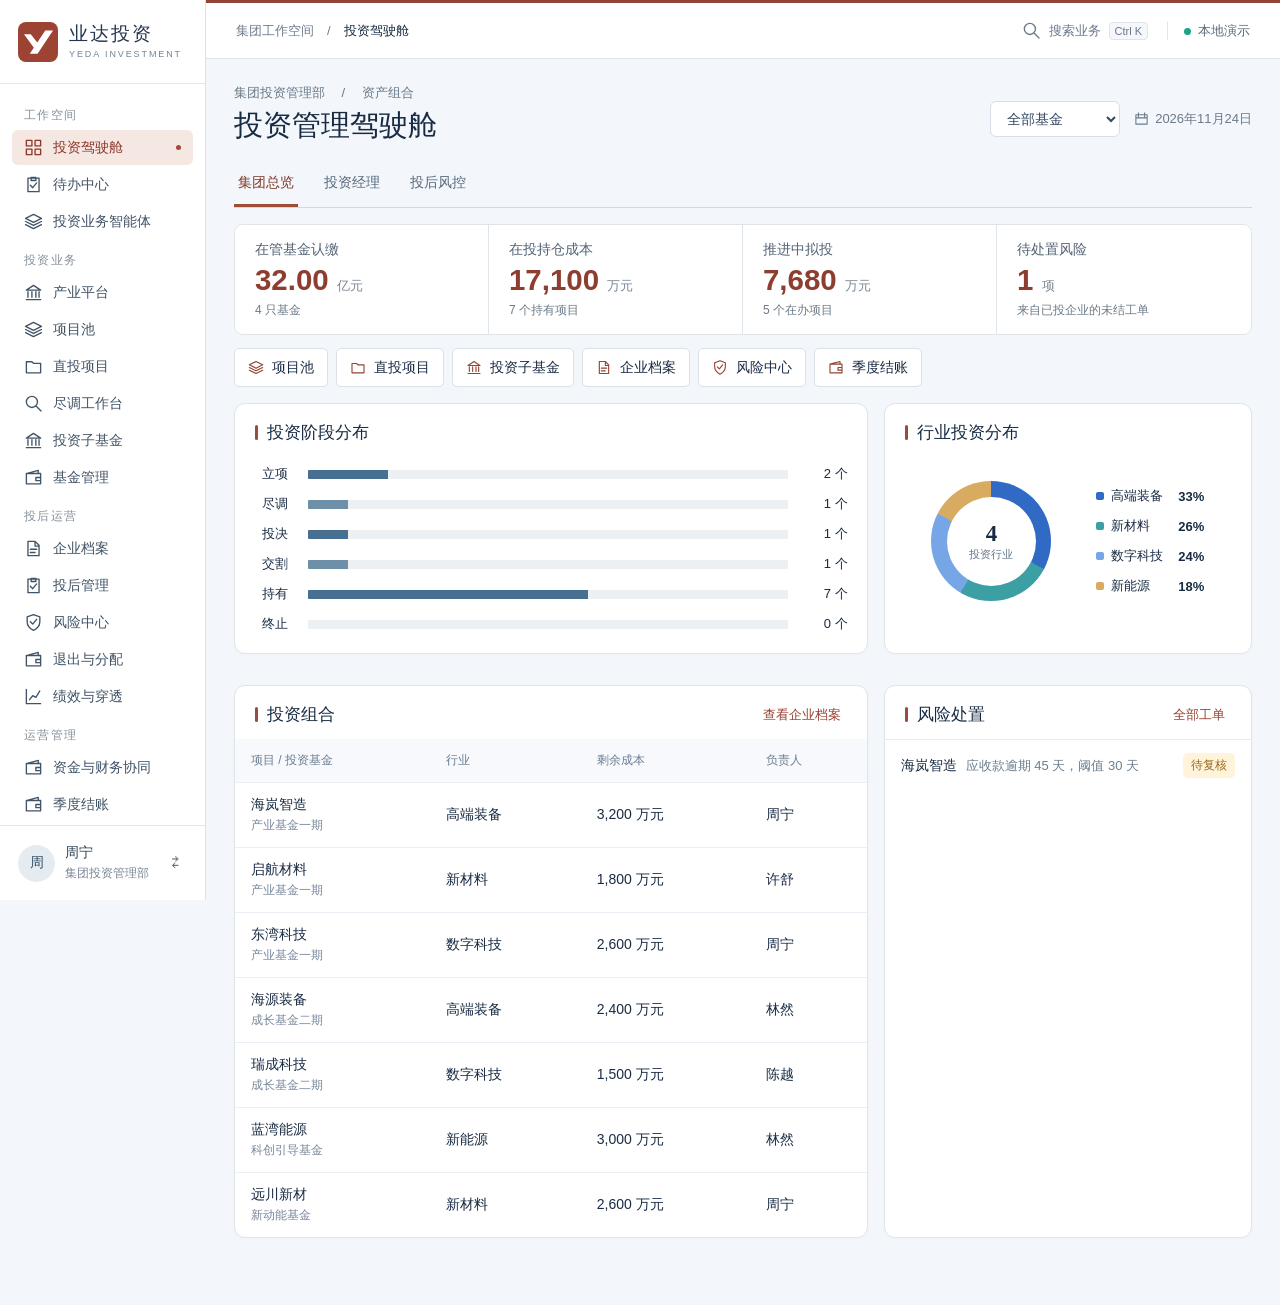
==== index.html @ d3f1381a "Anchor investment project actions beside the workspace menu" ====
<!doctype html>
<html lang="zh-CN"><head><meta charset="utf-8"><meta name="viewport" content="width=device-width,initial-scale=1"><meta name="theme-color" content="#11243f"><title>业达投资 · 基金运营工作台</title><link rel="stylesheet" href="style.css"><link rel="stylesheet" href="manager.css"><link rel="stylesheet" href="enterprise.css"><link rel="stylesheet" href="equity.css"><link rel="stylesheet" href="diligence.css"><link rel="stylesheet" href="investment-agent.css?v=workspace2"></head>
<body><a class="skip" href="#main">跳到主内容</a><div id="shell"><aside id="sidebar"></aside><div id="workspace"><header id="top"></header><main id="main" tabindex="-1"></main></div></div><dialog id="panel" aria-label="业务办理"></dialog><div id="toast" role="status"></div><script src="catalog.js"></script><script src="app.js"></script><script src="modules.js"></script><script src="operations.js"></script><script src="manager.js"></script><script src="fund-review.js"></script><script src="manager-actions.js"></script><script src="investment.js"></script><script src="delivery-scope.js"></script><script src="close-center.js"></script><script src="delivery-center.js"></script><script src="enterprise-ui.js"></script><script src="equity-workspace.js"></script><script src="equity-analysis.js"></script><script src="platform-ledger.js"></script><script src="equity-actions.js"></script><script src="filing-export.js"></script><script src="diligence.js"></script><script src="investment-agent.js?v=workspace2"></script><script src="agent-workspace.js?v=workspace2"></script><script src="finance-bridge.js"></script><script src="events.js?v=workspace2"></script></body></html>
---- style.css ----
:root{font-family:Inter,"Microsoft YaHei UI","PingFang SC",sans-serif;color:#192b43;background:#f3f6fa;font-synthesis:none;--nav:#10243e;--blue:#245bc4;--line:#e1e7ef;--muted:#64758a;--teal:#148575}*{box-sizing:border-box}body{margin:0}button,input,select,textarea{font:inherit}button,select{cursor:pointer}button{color:inherit;background:none;border:0}button:focus-visible,a:focus-visible,select:focus-visible{outline:3px solid #6baafa;outline-offset:2px}button:hover{filter:brightness(.94)}button:disabled{opacity:.5;cursor:default}svg.icon{width:19px;height:19px;fill:none;stroke:currentColor;stroke-width:1.7;stroke-linecap:round;stroke-linejoin:round;flex:none}.skip{position:fixed;left:-200px}.skip:focus{left:10px;z-index:10;background:white}#shell{display:flex;min-height:100vh}#sidebar{width:218px;flex:none;background:linear-gradient(168deg,#142b49 0%,#0c1d34 80%);color:#b4c4d9;position:sticky;top:0;height:100vh;display:flex;flex-direction:column;z-index:5}.brand{display:flex;align-items:center;gap:11px;padding:29px 19px 25px;border-bottom:1px solid #ffffff16}.emblem{height:40px;width:40px;color:#fff;background:#2961ca;border-radius:11px;display:grid;place-items:center}.brand strong{font-size:21px;letter-spacing:3px;color:white}.brand small{display:block;font:9px/1.7 Arial;letter-spacing:1.9px;color:#a9bfd9}nav{padding:10px 12px;overflow:auto;flex:1}.ng{font-size:12px;letter-spacing:1.3px;color:#8ba1bf;margin:20px 12px 9px}.navbtn{width:100%;display:flex;align-items:center;gap:12px;text-align:left;color:#c9d7e7;padding:11px 14px;border-radius:6px;font-size:14px;margin:2px 0}.navbtn:hover{background:#ffffff10}.navbtn.active{background:#295bc1;color:white;box-shadow:0 4px 14px #06152d30}.navbtn.active:after{content:'';margin-left:auto;background:#adc8ff;border-radius:50%;height:5px;width:5px}.profile{display:flex;gap:10px;align-items:center;padding:18px;border-top:1px solid #ffffff20;font-size:14px;color:white}.profile small,.dim{color:var(--muted);font-size:13px}.profile small{color:#a5b8ce;display:block;margin-top:3px}.avatar{border-radius:50%;width:37px;height:37px;display:grid;place-items:center;background:#dce7fb;color:#2d5386;font-weight:700}#workspace{min-width:0;flex:1}#top{min-height:59px;background:#fff;border-bottom:1px solid var(--line);display:flex;align-items:center;gap:13px;padding:0 30px;font-size:13px}.crumb{color:#6f7d8f}.right{margin-left:auto}.searchbtn{color:#6a788d;display:flex;align-items:center;gap:8px}.key{background:#f5f7fb;border:1px solid var(--line);border-radius:4px;font-size:11px;padding:2px 5px}.dot{width:7px;height:7px;background:#14a886;display:inline-block;border-radius:50%;margin-right:7px}.env{border-left:1px solid var(--line);padding-left:16px;color:#576a7b}.hamb{display:none}main{max-width:1920px;margin:auto;padding:24px 28px 36px}.heading,.row,.panelhead,.tools,.actions,.metrichead{display:flex;align-items:center;gap:12px}.heading,.panelhead,.metrichead{justify-content:space-between}.heading{margin-bottom:20px}.heading h1{font-size:28px;letter-spacing:1px;margin:0 0 5px}.eyedate{color:var(--muted);font-size:13px}.btn,select,.input,textarea{border:1px solid #d6dee9;border-radius:6px;background:#fff;padding:8px 12px;color:#344762;font-size:14px}.btn{display:inline-flex;align-items:center;justify-content:center;gap:7px}.btn.primary{background:var(--blue);border-color:var(--blue);color:white}.btn svg{width:16px;height:16px}.textbtn{color:var(--blue);font-size:13px}.metrics{display:grid;grid-template-columns:1.18fr repeat(3,1fr);gap:14px;margin-bottom:17px}.metric,.panel{background:#fff;border:1px solid var(--line);border-radius:11px;box-shadow:0 2px 5px #1c395304}.metric{padding:17px 18px 15px;position:relative;overflow:hidden;text-align:left;isolation:isolate}.metric.lead{background:linear-gradient(120deg,#153a72,#2659a1);color:white;border-color:#214e91}.metrichead{font-size:14px;font-weight:500}.metrichead .ib{background:#edf3ff;color:#4873b7;width:28px;height:28px;display:grid;place-items:center;border-radius:7px}.lead .ib{background:#ffffff1c;color:#c9dfff}.metricvalue{font:600 clamp(27px,2.5vw,43px)/1.3 "Segoe UI",Arial,sans-serif;letter-spacing:-1.3px;margin:6px 0}.metricvalue small{font:400 13px "Microsoft YaHei UI";letter-spacing:0;margin-left:6px;color:var(--muted)}.lead .metricvalue small,.lead .metricfoot{color:#cee0fa}.metricfoot{font-size:12px;color:var(--muted)}.wave{position:absolute;inset:auto -10px -8px auto;width:55%;height:60%;z-index:-1;opacity:.32}.grid{display:grid;grid-template-columns:minmax(0,1.72fr) minmax(295px,1fr);gap:16px;margin:16px 0}.panel{min-width:0;overflow:hidden}.panelhead{padding:17px 20px 13px;flex-wrap:wrap}.panelhead h2{font-size:17px;margin:0;font-weight:650;display:flex;gap:9px;align-items:center}.panelhead h2:before{content:'';height:15px;width:3px;background:#326ad3;border-radius:3px}.seg{display:inline-flex;border-radius:6px;padding:3px;background:#f0f3f8}.seg button{font-size:12px;color:#718095;border-radius:4px;padding:4px 10px}.seg .on{background:#fff;color:#2559b4;box-shadow:0 1px 4px #1a365323}.chartmeta{display:flex;align-items:center;gap:18px;margin:1px 20px;font-size:12px;color:#6a7c90}.legend:before{content:'';display:inline-block;height:3px;width:15px;margin-right:5px;border-radius:4px;background:var(--c)}.chart{width:100%;height:208px;display:block;padding:3px 15px 10px}.tasklist{padding:0 17px 6px}.taskrow{width:100%;display:flex;align-items:center;text-align:left;gap:11px;padding:12px 2px;border-top:1px solid #eaf0f5}.taskrow:first-child{border-top:0}.taskicon{flex:none;width:36px;height:36px;display:grid;place-items:center;border-radius:8px;background:#edf3ff;color:#3566ba}.taskicon.green{color:#138177;background:#e7f5f1}.taskicon.gold{color:#9b6a18;background:#fcf1dc}.taskicon.purple{color:#7358aa;background:#f0eafa}.taskrow strong{font-size:14px;font-weight:600}.taskrow small{display:block;font-size:12px;color:var(--muted);margin-top:4px}.taskrow .tag{margin-left:auto;white-space:nowrap}.tag{display:inline-block;padding:4px 8px;font-size:12px;border-radius:5px;color:#385e9d;background:#edf3fc}.tag.green{background:#e6f5ef;color:#147966}.tag.gold{background:#fff3da;color:#986821}.tag.red{background:#fceceb;color:#ad5148}.tablewrap{overflow:auto}table{width:100%;border-collapse:collapse;text-align:left;white-space:nowrap;font-size:14px}th{font-size:12px;font-weight:500;color:#697d93;background:#f7f9fc}th,td{padding:13px 16px;border-bottom:1px solid #eaf0f5}tbody tr:last-child td{border:0}tr.click{cursor:pointer}tr.click:hover{background:#f4f8ff}td strong{font-size:14px;font-weight:600}td small{display:block;color:#78869b;font-size:12px;margin-top:3px}.allocation{display:flex;align-items:center;justify-content:space-evenly;gap:16px;padding:24px 18px 26px}.donut{width:120px;aspect-ratio:1;border-radius:50%;display:grid;place-items:center;flex:none}.hole{background:white;border-radius:50%;width:74%;height:74%;display:grid;align-content:center;text-align:center}.hole strong{font:600 23px "Segoe UI"}.hole small{font-size:11px;color:var(--muted)}.alloclegend{display:grid;gap:12px;font-size:13px}.alloclegend div{display:flex;align-items:center;gap:7px}.alloclegend b{margin-left:auto;padding-left:8px}.swatch{width:8px;height:8px;border-radius:2px}.tools{padding:14px 18px;flex-wrap:wrap}.tools .input{min-width:200px}.chips{display:flex;gap:7px;flex-wrap:wrap;margin-bottom:14px}.chip{border:1px solid #dce5f0;border-radius:6px;background:white;padding:7px 10px;color:#566980;font-size:13px}.chip.on{background:#e7efff;color:#1d50ac;border-color:#a9c3f2}.empty{padding:33px;text-align:center;color:var(--muted)}.count{font-size:12px;background:#eef2f8;color:#536782;padding:2px 7px;border-radius:5px}.footnote{color:#75849a;font-size:12px;margin:14px 0}.drawer{margin:0 0 0 auto;height:100dvh;max-height:100dvh;width:min(500px,100vw);max-width:100vw;border:0;padding:0;color:inherit;box-shadow:-10px 0 50px #17294122}.drawer::backdrop{background:#0b1c355e}.dhead{position:sticky;top:0;background:#fff;border-bottom:1px solid var(--line);display:flex;align-items:center;padding:20px 24px;justify-content:space-between;z-index:1}.dhead h2{font-size:20px;margin:0}.dcontent{padding:20px 24px}.dcontent label{display:grid;gap:7px;font-size:14px;margin:12px 0}.dcontent input:not([type=checkbox]),.dcontent select,textarea{min-width:0;width:100%;border:1px solid #cfd9e5;padding:10px;border-radius:5px}.dcontent label.check{display:flex;align-items:center}.dcontent h3{font-size:15px;margin:20px 0 8px}.kv{display:flex;justify-content:space-between;gap:15px;border-bottom:1px solid #e8edf3;padding:12px 0;font-size:14px}.kv span{color:var(--muted)}.kv b{text-align:right;font-weight:550}.timeline{padding:4px 0 4px 16px;border-left:2px solid #c2d6ee;color:#546b84;line-height:1.7;font-size:14px}.actions{flex-wrap:wrap;margin-top:18px}.notice{background:#edf4ff;border-radius:6px;color:#395d8b;padding:12px;font-size:14px}.error{color:#b4443c}.searchres{display:block;width:100%;padding:12px;text-align:left;border-bottom:1px solid var(--line)}#toast{position:fixed;bottom:25px;left:50%;transform:translateX(-50%);background:#173653;color:white;border-radius:7px;padding:10px 18px;z-index:15;pointer-events:none}#toast:empty{display:none}.kpis{padding:0 18px 10px;display:flex;gap:12px}.kpis span{background:#f0f5fd;padding:10px;color:#345a8a;border-radius:5px}.collapse{display:none}
@media(min-width:1600px){main{padding:30px 36px}.metric{padding:22px}.chart{height:245px}.taskrow{padding:16px 2px}}
@media(max-width:1180px){#sidebar{width:186px}.brand{padding:23px 13px}.grid{grid-template-columns:minmax(0,1.5fr) minmax(270px,1fr)}main{padding:18px}.allocation{gap:8px}.donut{width:98px}.metric{padding:13px}.metrics{gap:9px}}
@media(max-width:950px){#sidebar{position:fixed;left:-230px;transition:left .2s}body.menu #sidebar{left:0;box-shadow:0 0 0 100vmax #10243e55}.hamb,.collapse{display:inline-flex}.collapse{margin-left:auto;color:white}.grid{grid-template-columns:minmax(0,1.55fr) minmax(245px,1fr)}#top{padding:0 16px}.brand strong{font-size:17px}}
@media(max-width:720px){main{padding:16px 12px}.grid{grid-template-columns:minmax(0,1fr)}.metrics{grid-template-columns:repeat(2,minmax(0,1fr))}.heading{align-items:flex-start;gap:8px}.heading h1{font-size:23px}.heading .row{flex-wrap:wrap;justify-content:flex-end}.heading select{max-width:130px}.env,.key,.searchbtn span{display:none}.metricvalue{font-size:29px}.panelhead{padding:14px}.chart{height:190px}.alloclegend{min-width:160px}.allocation{justify-content:center;gap:35px}.dcontent{padding:16px}.chartmeta{margin-left:12px;gap:11px}.btn{white-space:nowrap}}

.switcher{margin-left:auto;color:#cbd9ef;border:1px solid #ffffff30;border-radius:5px;font-size:17px;padding:2px 6px}.switcher:hover{background:#ffffff20}
---- manager.css ----
.backlink{font-size:13px;color:#476785;margin:0 0 12px;padding:0}.dossierHero{background:linear-gradient(108deg,#133459,#193e65 66%,#22516b);border-radius:12px;color:white;margin-bottom:16px;overflow:hidden}.managerNumbers{display:grid;grid-template-columns:repeat(auto-fit,minmax(130px,1fr));gap:0;padding:20px 8px}.managerNumbers>div{padding:0 20px;border-right:1px solid #c0cfdf66;min-width:0}.managerNumbers>div:last-child{border:0}.managerNumbers small,.managerNumbers span{display:block;font-size:13px}.managerNumbers strong{display:block;font-size:clamp(18px,2.1vw,30px);font-variant-numeric:tabular-nums;line-height:1.5;margin:4px 0}.managerNumbers span{color:#677b90;font-size:12px}.dossierHero .managerNumbers small{color:#dfebf7}.dossierHero .managerNumbers span{color:#bdd4e4}.viewtabs{display:flex;gap:22px;border-bottom:1px solid #cfd9e5;margin-bottom:16px;overflow:auto}.viewtabs button{padding:12px 4px;white-space:nowrap;font-size:14px;color:#56697c;border-bottom:3px solid transparent}.viewtabs .active{font-weight:650;border-color:#2864c5;color:#214f9d}.dossierGrid{display:grid;grid-template-columns:minmax(0,1.5fr) minmax(280px,1fr);gap:16px}.dossierCard{margin-bottom:15px}.cardbody{padding:0 20px 16px}.cardbody>.kv:last-child{border:0}.hypothesis{border-top:1px solid #e4ebf2;padding:16px 21px}.hypothesis p{font-size:14px;display:flex;gap:10px;line-height:1.65;margin:8px 0}.hypothesis p small{flex:none;color:#748399;padding-top:2px}.next{display:flex;align-items:center;justify-content:space-between;background:#f2f6fc;border-left:3px solid #6892c9;border-radius:4px;padding:8px 12px;font-size:14px}.next small{display:block;color:#677b90;font-size:12px;margin-top:3px}.negative{color:#b34d40;font-weight:650}.cardbody form{max-width:600px}.cardbody form label{display:grid;gap:6px;margin:12px 0;font-size:14px}.cardbody form input{width:100%;padding:9px 10px;border:1px solid #ced9e4;border-radius:5px}.dossierGrid .tablewrap,.dossierCard .tablewrap{max-width:100%}.dossierCard .kv b{max-width:70%;line-height:1.6}.dcontent .managerNumbers{grid-template-columns:repeat(3,minmax(0,1fr));padding:10px 0}.dcontent .managerNumbers>div{padding:0 8px}.dcontent .managerNumbers strong{font-size:19px}.dossierCard details{padding:12px 20px}.dossierCard summary{cursor:pointer;color:#31568a;font-weight:550}.focusbar{display:flex;align-items:center;justify-content:space-between;padding:12px 16px;gap:12px;background:#eaf2fb;border:1px solid #cfdeef;border-radius:8px;margin:12px 0;font-size:14px}.focusbar strong{margin-right:12px}.focusbar .row{flex-wrap:wrap}
@media(max-width:800px){.dossierGrid{grid-template-columns:minmax(0,1fr);gap:0}.dossierHero .managerNumbers{grid-template-columns:1fr 1fr;gap:15px}.managerNumbers>div{padding:0 13px}.viewtabs{gap:10px}.focusbar{align-items:flex-start;flex-wrap:wrap}}


.pipelineBrief{display:grid;grid-template-columns:minmax(190px,1fr) minmax(0,3fr);margin-bottom:18px;border-radius:12px;overflow:hidden;background:white;border:1px solid var(--line)}.pipelineTotal{background:linear-gradient(110deg,#123252,#23516c);padding:22px;color:white;display:grid;align-content:center;gap:7px}.pipelineTotal span{font-size:13px;color:#d8e9f4}.pipelineTotal strong{font:600 30px/1.3 "Segoe UI",sans-serif}.pipelineTotal small{font-size:14px}.pipelineQueue{display:flex;align-items:stretch;min-width:0}.pipelineTicket{flex:1;min-width:0;text-align:left;padding:14px 18px;border-right:1px solid #e0e8ed}.pipelineTicket:last-child{border:0}.pipelineTicket:hover{background:#f1f6fb}.pipelineType{font-size:12px;font-weight:600;color:#8a6323}.pipelineTicket strong,.pipelineTicket small{display:block;margin-top:6px}.pipelineTicket strong{font-size:17px}.pipelineTicket small,.signalNote{white-space:normal;line-height:1.6;color:#65768b;font-size:13px}.stageStrip{display:flex;gap:7px;flex-wrap:wrap;padding:4px 16px}.stageStrip button{padding:6px 9px;font-size:13px;border-radius:5px}.stageStrip button.on{color:#215bb1;background:#eaf1fc}.stageStrip b{margin-left:4px}.pipelineLinks{margin-top:18px}.cardbody select{width:100%}@media(max-width:800px){.pipelineBrief{grid-template-columns:1fr}.pipelineQueue{flex-wrap:wrap}.pipelineTicket{min-width:135px}.pipelineTotal{padding:14px 18px}}
---- enterprise.css ----
.quarterMast,.designBanner{display:grid;background:linear-gradient(116deg,#112d48,#154a61 73%,#22586b);color:white;border-radius:12px;margin:12px 0 18px}.quarterMast{grid-template-columns:1.15fr repeat(3,1fr);padding:24px 8px}.quarterMast>div{padding:0 18px;border-left:1px solid #a1c3cc44}.quarterMast>div:first-child{border-left:none}.quarterMast small,.designBanner small{display:block;color:#b7d6df;font-size:13px}.quarterMast strong{display:block;font-size:clamp(20px,1.9vw,29px);margin:8px 0;font-variant-numeric:tabular-nums}.quarterMast span,.designBanner span{color:#cee0e8;font-size:12px}.qAmber{color:#ffd599}.roleSelect{font-size:12px;color:#5f7489;display:flex;gap:7px;align-items:center}.closeLayout{display:grid;grid-template-columns:minmax(0,1.85fr) minmax(230px,1fr);gap:15px}.transTools{display:flex;justify-content:space-between;align-items:center;padding:0 16px 12px}.transTools small{color:#66778a}.gateRow{display:flex;text-align:left;gap:10px;align-items:center;width:100%;padding:12px 18px;border-top:1px solid #edf1f5}.gateRow:hover{background:#f7fafc}.gateRow small,.workFocusItem span{display:block;margin-top:3px;color:#697c8e;font-size:12px}.gateRow b{font-size:14px}.gateMark{font-style:normal;display:grid;place-items:center;width:26px;height:26px;border-radius:50%;background:#fff0dc;color:#94601d}.gateMark.pass{background:#e2f4ef;color:#23796b}.designBanner{display:flex;align-items:center;justify-content:space-between;padding:23px 26px}.designBanner h2{font-size:25px;letter-spacing:1px;margin:7px 0}.designBanner strong{font:600 32px/1.5 "Segoe UI",sans-serif}.designBanner strong small{display:inline;font-size:15px}.budgetBars{display:grid;grid-template-columns:repeat(auto-fit,minmax(160px,1fr));gap:24px;padding:6px 20px 22px}.budgetBars b,.budgetBars strong{font-size:14px}.budgetBars span{display:block;height:5px;border-radius:4px;background:#e7eef3;margin:11px 0}.budgetBars i{display:block;height:100%;border-radius:4px;background:#34778c}.scopeLayout{display:grid;grid-template-columns:200px minmax(0,1fr);gap:14px;align-items:start}.moduleSelector{padding:5px}.moduleSelector button{display:flex;gap:8px;width:100%;align-items:center;text-align:left;padding:8px;border-radius:5px;font-size:13px}.moduleSelector b{background:#eef2f6;border-radius:4px;padding:4px 6px}.moduleSelector .on{background:#e7f0fd;color:#225ca5}.termList p,.termList small{line-height:1.75}.wrapCell{display:block;white-space:normal;min-width:110px;max-width:650px;line-height:1.65}.visuallyHidden{width:1px!important;height:1px;opacity:0;position:absolute;padding:0!important}.focusWork{display:grid;grid-template-columns:repeat(3,minmax(0,1fr));gap:12px;margin:16px 0}.workFocusItem{display:flex;gap:12px;align-items:center;background:white;border:1px solid var(--line);padding:13px 16px;border-radius:9px;text-align:left}.workFocusItem b{display:block;font-size:16px;margin-top:3px}.workFocusItem small{color:#516980}.focusIcon{display:grid;place-items:center;border-radius:9px;background:#e4f2f1;color:#307d7b;width:40px;height:40px;flex:none}.roleSelect select{max-width:176px}.designBanner>div:last-child{text-align:right}
@media(max-width:900px){.closeLayout{grid-template-columns:minmax(0,1fr)}.focusWork{gap:6px}.workFocusItem{padding:10px}.quarterMast{grid-template-columns:1fr 1fr;gap:18px}.scopeLayout{grid-template-columns:160px minmax(0,1fr)}}
@media(max-width:620px){.focusWork{grid-template-columns:minmax(0,1fr)}.quarterMast>div{padding:0 10px}.scopeLayout{display:block}.moduleSelector{display:flex;overflow:auto;margin-bottom:12px}.moduleSelector button{width:auto;white-space:nowrap}.roleSelect{display:grid}.roleSelect select{max-width:145px}.designBanner{padding:16px}.designBanner h2{font-size:19px}}
---- equity.css ----
:root{--blue:#964331;--line:#dfe4e8}#sidebar{width:206px;background:#fff;color:#354658;border-right:1px solid #dce2e8}.brand{padding:21px 18px;border-color:#e4e7eb}.brand strong{font-size:19px;letter-spacing:2px;color:#24364c}.brand small{color:#718398}.emblem{border-radius:8px;background:#9d4334}.ng{color:#86909c;margin:13px 12px 6px;font-size:12px}.navbtn{color:#415366;padding:8px 12px;font-size:14px;gap:10px}.navbtn.active{color:#8f382a;background:#f5e8e3;box-shadow:none;font-weight:650}.navbtn.active:after{background:#a74935}.navbtn:hover{background:#f2f3f5}.profile{color:#314357;border-color:#e4e7eb}.profile small{color:#7a8795}.switcher,.collapse{color:#526374}.avatar{background:#e4ecf2;color:#344e66}#top{border-top:3px solid #934437}.portalHeading{display:flex;justify-content:space-between;align-items:center;gap:12px;margin-bottom:8px}.portalHeading h1{margin:4px 0 8px;font-size:29px}.portalHeading small,.portalTools{font-size:13px;color:#6b7a89}.portalTools{display:flex;align-items:center;gap:14px}.portalTools span{display:flex;align-items:center;gap:6px}.portalTools svg{width:15px}.portfolioKpis{display:grid;grid-template-columns:repeat(4,minmax(0,1fr));border:1px solid var(--line);background:#fff;border-radius:9px;overflow:hidden;margin-bottom:13px}.portfolioKpi{text-align:left;padding:15px 20px;background:white;border-right:1px solid var(--line)}.portfolioKpi:last-child{border:0}.portfolioKpi small{font-size:14px;color:#536375}.portfolioKpi strong{display:block;color:#8d3e30;font:600 clamp(26px,2.3vw,39px)/1.4 "Segoe UI",sans-serif}.portfolioKpi em{font:400 13px "Microsoft YaHei";color:#7a8693}.portfolioKpi span{font-size:12px;color:#6c7a87}.workspaceShortcuts{display:flex;gap:8px;flex-wrap:wrap;margin:10px 0 16px}.shortcut{display:flex;align-items:center;gap:8px;background:#fff;border:1px solid #dce1e7;border-radius:5px;padding:9px 13px;font-size:14px}.shortcut svg{width:16px;color:#944532}.funnel{padding:2px 19px 14px}.funnelLine{display:grid;grid-template-columns:42px 1fr 48px;align-items:center;gap:12px;width:100%;font-size:13px;padding:6px 0}.funnelLine>i{height:9px;border-radius:1px;background:#edf0f3;overflow:hidden}.funnelLine b{display:block;height:100%;background:#476f91}.funnelLine:nth-child(2n) b{background:#6d8fa7}.funnelLine strong{text-align:right;font-weight:500}.reviewLine{display:flex;align-items:center;gap:9px;justify-content:space-between;width:100%;text-align:left;border-top:1px solid #e7eaee;padding:13px 16px;font-size:14px}.reviewLine span:not(.tag){flex:1;color:#6c7e8e;font-size:13px}.processRibbon{display:flex;flex-wrap:wrap;gap:8px;background:white;border:1px solid var(--line);border-radius:8px;padding:12px 15px;margin-bottom:10px}.processRibbon span{display:flex;align-items:center;gap:7px;flex:1;min-width:65px;font-size:13px;color:#858d96}.processRibbon i{display:grid;place-items:center;width:21px;height:21px;border-radius:50%;background:#edf0f3;font-style:normal}.processRibbon .current{font-weight:bold;color:#8a3f30}.processRibbon .current i{color:white;background:#9b4936}.processRibbon .finished i{background:#e3f1ed;color:#27745f}.companySummary{background:#fff;border:1px solid var(--line);border-top:3px solid #8f493c;border-radius:7px;margin-bottom:16px}.companySummary .managerNumbers strong{color:#314b63}.viewtabs .active{border-color:#a14d35;color:#803a2b}.panelhead h2:before{background:#984e3d}.dossierCard .workspaceShortcuts{padding:0 15px}.viewtabs button{flex:none}.portfolioKpi:hover,.shortcut:hover,.funnelLine:hover{background:#faf7f4}.scopeLayout .wrapCell{min-width:70px}
@media(max-width:950px){#sidebar{left:-220px}.portalTools span{display:none}}@media(max-width:720px){.portfolioKpis{grid-template-columns:1fr 1fr}.portfolioKpi{padding:12px;border-bottom:1px solid var(--line)}.portalHeading h1{font-size:24px}.portfolioKpi strong{font-size:26px}.processRibbon{gap:6px}.processRibbon span{min-width:42px;gap:2px}.processRibbon i{width:17px;height:17px}.shortcut{padding:7px}.companySummary .managerNumbers{grid-template-columns:1fr 1fr}.workspaceShortcuts{gap:5px}}


.qualityGrid{display:grid;grid-template-columns:1fr 1fr;gap:0 12px}.qualityGrid label{min-width:0}.profile>div:nth-child(2){min-width:0}.profile small{font-size:12px}
---- diligence.css ----
.ddWork{max-width:1550px;margin:auto}.ddProjectSelect{display:grid;gap:4px;color:#536a7d;font-size:12px}
.ddProjectSelect select{min-width:205px}.ddBanner{display:flex;justify-content:space-between;align-items:center;padding:20px clamp(20px,3vw,38px);background:#153853;color:white;border-left:5px solid #48a59b;border-radius:8px}
.ddBanner small,.ddBanner span{font-size:13px;color:#d6e5ed}.ddBanner h2{font-size:26px;margin:5px 0}.ddContext{text-align:right;display:grid;gap:9px}.ddContext b{font-size:14px;color:#a5dbce}.ddContext button{color:white}
.ddTabs{margin-top:10px}.ddGrid{display:grid;grid-template-columns:1fr 1fr;gap:16px;align-items:start}.ddPanel{margin:0 0 16px;min-width:0}.ddPad{padding:0 20px 18px}.ddHint,.ddSourceLinks,.ddStatus{font-size:12px;line-height:1.65;color:#52677b}
.ddPad form{display:grid;grid-template-columns:minmax(0,1.5fr) minmax(0,1fr);column-gap:12px;align-items:end;margin:0}.ddPad form label{display:grid;gap:5px;margin:0 0 6px;color:#3c5368;font-size:13px}
.ddWork input,.ddWork select{width:100%;min-width:0;font:inherit;border:1px solid #c8d6e0;border-radius:5px;background:white;padding:8px 10px;color:#18334a}
.ddPad form .actions{grid-column:1/-1;justify-content:flex-start;margin:4px 0}.ddPad .error{grid-column:1/-1;margin:4px 0;line-height:1.5}.ddPad .error:empty{display:none}
.ddPublic form{grid-template-columns:repeat(3,minmax(0,1fr)) auto}.ddPublic form .actions{grid-column:4;grid-row:1;align-self:end;margin:0 0 6px}.ddPublic form .error{grid-row:2}
.ddSourceLinks{display:flex;align-items:center;flex-wrap:wrap;gap:8px 16px;border-top:1px solid #e1e9ef;padding-top:11px;margin-top:10px}
.ddLink{color:#17659c;font-weight:600;text-decoration:none;font-size:13px}.ddLink:hover,.ddLink:focus{text-decoration:underline}
.ddEmpty{padding:20px;color:#516a7e;font-size:13px;line-height:1.7}.ddStatus{font-size:12px}.ddPanel .panelhead{gap:10px;flex-wrap:wrap}.ddPanel .tablewrap{max-width:100%}
.ddPeerScroll{max-height:290px;overflow:auto}.ddIntake,.ddVersion{padding:12px 0;border-bottom:1px solid #dfebef}.ddIntake small,.ddVersion small{display:block;color:#5b6f80;margin:6px 0}
#ddStatus:not(:empty){background:#fff6df;padding:10px 14px;margin-bottom:12px;color:#814b10;font-size:13px}#ddHits h3 small{font-size:13px;color:#5b7187}#ddHits form{display:flex;flex-wrap:wrap;align-items:end;gap:10px;margin-top:14px}#ddHits form label{min-width:180px}#ddHits .error:not(:empty){order:3;width:100%}
@media(max-width:850px){.ddGrid{grid-template-columns:1fr}.ddPublic form{grid-template-columns:1fr 1fr}.ddPublic form .actions{grid-column:auto;grid-row:auto}.ddPublic form .error{grid-row:auto}.ddProjectSelect select{min-width:0}.ddContext{max-width:40%}}
@media(max-width:550px){.ddPad{padding:0 12px 12px}.ddWork .heading{align-items:stretch;flex-direction:column;gap:8px}.ddGrid{gap:0}.ddPad form,.ddPublic form{display:flex;flex-direction:column;align-items:stretch}.ddPublic form .actions{align-self:start}.ddBanner{padding:16px}.ddTabs{gap:12px}.ddPanel table{min-width:460px}}
---- investment-agent.css ----
/* Investment conversation workspace */
.iaPage{--ink:#193c3b;--muted:#536b69;--line:#dbe5e1;--accent:#176459;background:#fbfcfa;border:1px solid var(--line);border-radius:14px;color:var(--ink);display:flex;flex-direction:column;min-width:0;height:calc(100dvh - 122px);min-height:480px;overflow:hidden}
.iaHeader,.iaHeader>div,.iaHeader nav,.iaToolBtn,.iaAgentLabel,.iaComposerBar,.iaSendGroup,.iaOutputs,.iaScope summary{display:flex;align-items:center}
.iaHeader{padding:14px 24px;border-bottom:1px solid var(--line);justify-content:space-between;gap:12px;background:#fff}
.iaHeader>div,.iaHeader nav,.iaAgentLabel,.iaOutputs{gap:10px}.iaHeader h1{font-size:17px;font-weight:600;color:var(--ink);margin:0}
.iaToolBtn{padding:6px 10px;gap:5px;border:1px solid transparent;border-radius:6px;color:var(--muted);font-size:13px;background:transparent}.iaToolBtn:hover,.iaNext:hover{background:#ecf2ee;color:var(--ink)}.iaHeader nav button:last-child{border-color:var(--line);background:#fff}.iaToolBtn .icon,.iaExample .icon,.iaScope .icon{width:17px;height:17px}
.iaMark{display:inline-flex;align-items:flex-end;justify-content:center;gap:3px;width:32px;height:32px;padding:8px 6px;background:#1d5b51;color:white;border-radius:8px;flex-shrink:0}.iaMark i{display:block;width:4px;background:currentColor;height:50%;transform:skewY(-16deg)}.iaMark i:nth-child(2){height:75%}.iaMark i:last-child{height:100%}
.iaWelcome,.iaDock,.iaTurn{width:min(760px,calc(100% - 64px));margin-inline:auto}.iaWelcome{margin-block:auto;padding:28px 0;overflow:auto}.iaWelcome>.iaMark{width:47px;height:47px;padding:12px 10px;gap:4px;border-radius:12px}.iaWelcome>.iaMark i{width:6px}.iaWelcome h2{font-size:clamp(24px,3vw,38px);color:var(--ink);font-weight:600;margin:16px 0 6px;line-height:1.35}.iaWelcome>p{margin:0 0 24px;font-size:15px;color:var(--muted)}
.iaComposer{position:relative;background:white;border:1px solid #b8cdc5;border-radius:14px;box-shadow:0 3px 12px #213b3310;padding:14px 16px 10px;margin:0}.iaComposer:focus-within{border-color:#418474}.iaComposer textarea{display:block;resize:none;border:0;box-shadow:none;outline:none;background:none;font:inherit;font-size:16px;line-height:1.6;padding:2px;width:100%;min-height:46px;color:var(--ink)}.iaComposer textarea:focus{outline:none;border:0;box-shadow:none}.iaComposer textarea::placeholder{color:#70847d}
.iaComposerBar{justify-content:space-between;gap:8px}.iaSendGroup{gap:12px}.iaSendGroup small,.iaAnswer>small,.iaEvidence small{font-size:12px;color:var(--muted)}.iaSend{border:0;border-radius:50%;width:35px;height:35px;background:var(--accent);color:#fff;font-size:22px;line-height:1;display:grid;place-items:center}.iaSend:disabled{opacity:.5}
.iaScope{position:relative}.iaScope summary{cursor:pointer;gap:6px;font-size:13px;list-style:none;color:#345b52;border-radius:5px;padding:5px 8px;background:#eff4f0}.iaScope>div{position:absolute;z-index:5;top:100%;left:0;width:220px;padding:12px;background:white;border:1px solid var(--line);border-radius:8px;box-shadow:0 8px 20px #183b3415}.iaScope label{display:grid;gap:4px;margin:2px 0 8px;color:var(--muted);font-size:12px}.iaScope select{max-width:100%;width:100%}.iaDock .iaScope>div{top:auto;bottom:100%}
.iaComposer .error{margin:6px 0 0;font-size:13px}.iaComposer .error:empty{display:none}.iaExamples{margin-top:16px;display:grid;gap:0}.iaExample,.iaHistoryRow{display:flex;align-items:center;text-align:left;color:#35534d;background:transparent}.iaExample{gap:10px;border-bottom:1px solid var(--line);padding:10px 3px;font-size:14px}.iaExample b{margin-left:auto;font-size:14px;color:var(--muted)}.iaExample:hover,.iaHistoryRow:hover{background:#f0f5f0}
.iaFeed{flex:1;min-height:0;overflow-y:auto;overscroll-behavior:contain;padding-top:20px;scrollbar-gutter:stable}.iaTurn{padding-bottom:26px;min-width:0}.iaQuestion{background:#eaf1eb;border-radius:14px 14px 4px 14px;padding:10px 16px;width:fit-content;max-width:86%;margin:0 0 18px auto;color:#213d35;white-space:pre-wrap;overflow-wrap:anywhere}
.iaAgentLabel .iaMark{width:25px;height:25px;gap:2px;padding:6px}.iaAgentLabel{font-size:14px}.iaAnswer{margin:4px 0 0 35px;min-width:0}.iaAnswer>p{font-size:15px;line-height:1.7;margin:10px 0}.iaEvidence{border-bottom:1px solid var(--line);padding:0;margin:4px 0;max-width:100%}.iaEvidence summary{padding:10px 4px;cursor:pointer;font-size:13px;color:#35594f}.iaEvidence small{margin-left:6px}.iaEvidence .tablewrap{overflow:auto;max-width:100%}.iaOutputs{margin-top:10px;flex-wrap:wrap}.iaDock{padding:8px 0 14px}.iaNext{background:white;border:1px solid var(--line);border-radius:16px;padding:5px 11px;color:var(--muted);font-size:12px;margin-bottom:8px}.iaHistoryRow{flex-direction:column;align-items:start;width:100%;padding:14px 4px;gap:5px;border-bottom:1px solid #dae3dd;overflow-wrap:anywhere}.iaHistoryRow small{color:#61756d}.iaPage :focus-visible{outline:2px solid #418474;outline-offset:2px}
@media(max-width:650px){.iaPage{height:calc(100dvh - 90px);min-height:460px;border-radius:9px}.iaHeader{padding:10px;gap:4px}.iaHeader nav,.iaHeader>div{gap:4px}.iaHeader h1{font-size:14px}.iaHeader .iaMark{display:none}.iaToolBtn{padding:5px;font-size:12px}.iaWelcome,.iaTurn,.iaDock{width:calc(100% - 24px)}.iaWelcome h2{font-size:23px}.iaWelcome>p{line-height:1.6}.iaAnswer{margin-left:0}.iaComposer{padding:10px}.iaSendGroup small{display:none}.iaQuestion{max-width:94%}.iaScope summary{font-size:12px}.iaScope>div{width:190px}.iaExample{font-size:13px}}

.iaPage .iaHeader nav{flex:0 0 auto;overflow:visible;padding:0}.iaWorking{margin:10px 0 0 35px;font-size:14px;color:var(--muted)}
.iwSplit,.iwConversation{display:flex;flex:1;min-width:0;min-height:0}
.iwConversation{flex-direction:column}
.iwRail{flex:0 0 clamp(200px,16vw,248px);min-width:0;overflow-y:auto;overscroll-behavior:contain;overflow-anchor:none;background:#f2f6f3;border-right:1px solid #dbe5df;scrollbar-width:thin;scrollbar-color:#c2d1c8 transparent}
.iwRailInner{padding:16px 12px;color:#294c42}
.iwNew,.iwLine{width:100%;display:flex;align-items:center;gap:10px;text-align:left;border:0;border-radius:7px;font-size:14px;min-height:36px;padding:7px 10px;background:transparent;color:inherit}
.iwNew{border:1px solid #bbd2c7;background:#e3eee7;color:#174f42;font-weight:650;margin-bottom:9px}
.iwNew:hover,.iwLine:hover,.iwSection button:hover{background:#e3ece6}
.iwLine.selected{background:#dcebe1;color:#194e3e;font-weight:650}
.iwRailInner svg{width:16px;height:16px;flex-shrink:0}
.iwLine span,.iwContext span{white-space:nowrap;overflow:hidden;text-overflow:ellipsis;min-width:0;flex:1}
.iwLine small{font-size:11px;font-variant-numeric:tabular-nums;color:#63786e}
.iwSection{margin:16px 4px 5px;padding:13px 4px 0;border-top:1px solid #d6e0d9;min-height:30px;display:flex;align-items:center;justify-content:space-between;font-size:13px;color:#3c554a}
.iwSection button{border:0;background:transparent;padding:0;border-radius:4px;width:26px;height:26px;color:inherit;font-size:19px}
.iwGroupName{margin:10px 10px 2px;font-size:11px;color:#5b7265}
.iwContext{padding:5px 20px;display:flex;align-items:center;gap:12px;min-height:36px;border-bottom:1px solid var(--line);font-size:12px;color:#536b60}
.iwContext .iaToolBtn{font-size:12px;flex:none}
.iwActions{display:flex;flex-wrap:wrap;align-items:center;gap:8px;margin:14px 0}
.iwItem{display:flex;align-items:center;gap:8px;border-bottom:1px solid #dde6e0}
.iwItemMain{background:transparent;border:0;text-align:left;min-width:0;color:#294c42;display:flex;flex:1;align-items:flex-start;flex-direction:column;gap:5px;padding:12px 4px;overflow-wrap:anywhere}
.iwItemMain:hover b{text-decoration:underline}.iwItemMain small{color:#5c7166}
.iwNote{white-space:pre-wrap;overflow-wrap:anywhere;line-height:1.7}
.iaHeader .iwMobileOnly{display:none}
@media(max-width:950px){.iwRail{display:none}.iaHeader .iwMobileOnly{display:inline-flex}.iwContext{padding:4px 12px}.drawer .iwRailInner{padding:2px 0}}
.iwSplit{position:relative}
.iwPane{position:absolute;z-index:5;inset-inline-start:calc(clamp(200px,16vw,248px) + 6px);width:min(350px,calc(100% - clamp(200px,16vw,248px) - 20px));max-height:calc(100% - 16px);display:flex;flex-direction:column;overflow:hidden;background:#fff;border:1px solid #c6d8ce;border-radius:12px;box-shadow:0 10px 34px #1d423525;color:#203e34}
.iwPaneHead{position:relative;padding:15px 46px 10px 18px;flex:none}
.iwPaneHead small{display:block;color:#62786c;font-size:12px;margin-bottom:3px}
.iwPaneHead h2{margin:0;font-size:19px;line-height:1.4;overflow-wrap:anywhere}
.iwPaneHead h2:focus{outline:none}
.iwDismiss{position:absolute;right:10px;top:10px;width:30px;height:30px;border:0;background:transparent;color:#576f64;border-radius:6px}
.iwPane .icon{width:17px;height:17px;flex:none}
.iwBack{display:block;border:0;background:transparent;color:#486c5e;padding:3px 0 8px;font-size:12px}
.iwPaneBody{overflow:auto;overscroll-behavior:contain;padding:4px 16px 14px;min-height:0}
.iwStart,.iwCommand{display:flex;align-items:center;gap:10px;text-align:left;width:100%;border:0;font-size:14px;border-radius:6px}
.iwStart{padding:12px 14px;background:#185d4e;color:#fff;font-weight:650}
.iwStart:hover{background:#104c3e}
.iwProjectHistory{padding:0 2px 12px;border-bottom:1px solid #dce6df}
.iwProjectHistory h3{color:#334e42}.iwProjectHistory h3 small{font-size:12px;font-weight:400;margin-left:4px;color:#5a7064}
.iwEmpty{font-size:13px;line-height:1.5;color:#637569;margin:0}
.iwCommandList{padding-top:6px}.iwCommand{padding:9px 6px;background:transparent;color:#375747}.iwCommand span{flex:1}.iwCommand b{font-size:18px;font-weight:400;color:#7b9083}
.iwCommand:hover,.iwDismiss:hover{background:#eef4ef}
.iwRail [aria-expanded=true]{background:#dcebe1;color:#194e3e;box-shadow:inset 3px 0 #29745e}
.iwPane .iwRailInner{padding:0}
@media(max-width:950px){.iwPane{inset-inline-start:8px;top:8px!important;width:min(370px,calc(100% - 16px))}}
.iwProjectThreads{max-height:170px;overflow:auto;overscroll-behavior:contain;scrollbar-width:thin}
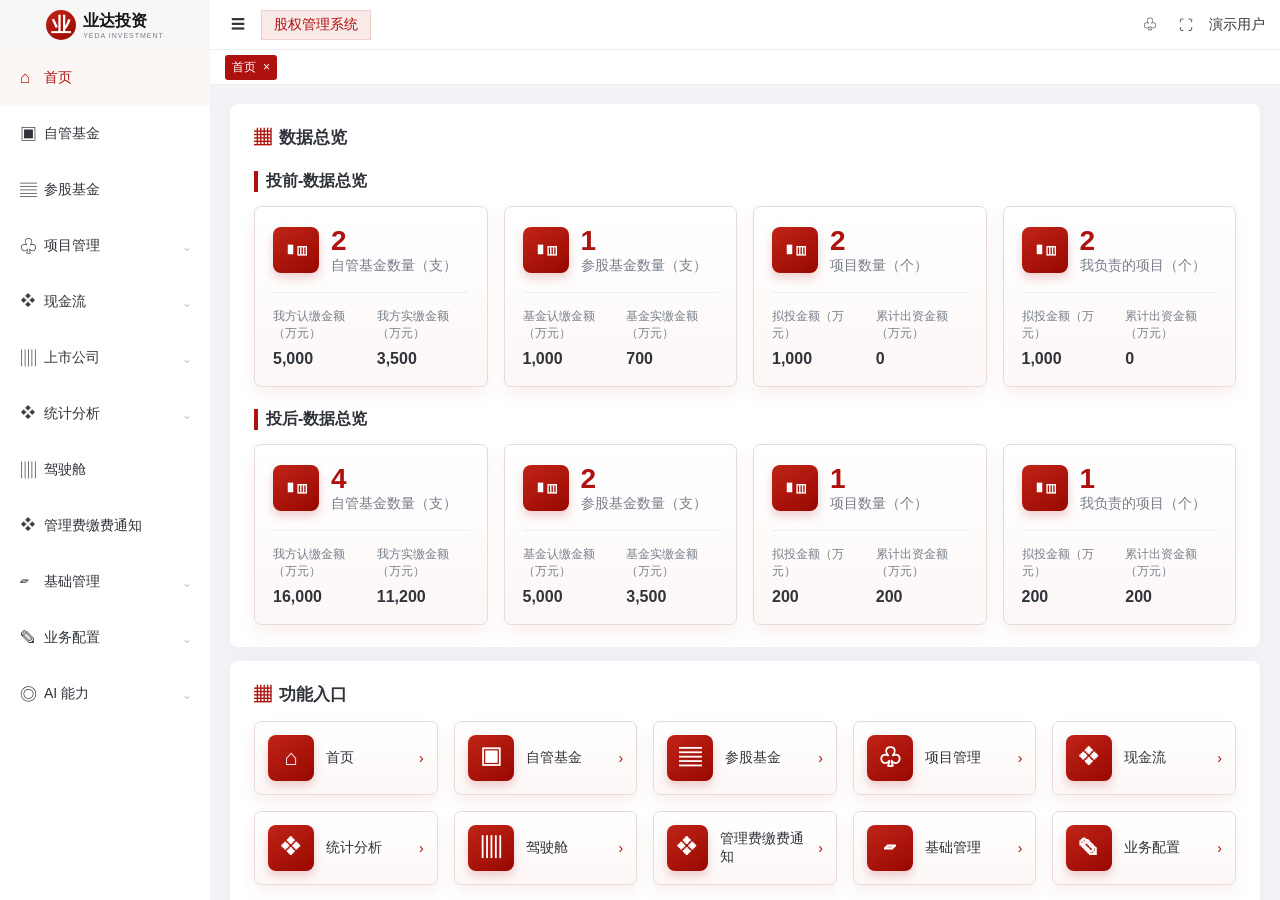
==== commit bf408a28: "Publish Yeda equity management frontend on Pages" ====
--- a/index.html
+++ b/index.html
@@ -1,3 +1,3 @@
 <!doctype html>
-<html lang="zh-CN"><head><meta charset="utf-8"><meta name="viewport" content="width=device-width,initial-scale=1"><meta name="theme-color" content="#11243f"><title>业达投资 · 基金运营工作台</title><link rel="stylesheet" href="style.css"><link rel="stylesheet" href="manager.css"><link rel="stylesheet" href="enterprise.css"><link rel="stylesheet" href="equity.css"><link rel="stylesheet" href="diligence.css"><link rel="stylesheet" href="investment-agent.css?v=workspace2"></head>
-<body><a class="skip" href="#main">跳到主内容</a><div id="shell"><aside id="sidebar"></aside><div id="workspace"><header id="top"></header><main id="main" tabindex="-1"></main></div></div><dialog id="panel" aria-label="业务办理"></dialog><div id="toast" role="status"></div><script src="catalog.js"></script><script src="app.js"></script><script src="modules.js"></script><script src="operations.js"></script><script src="manager.js"></script><script src="fund-review.js"></script><script src="manager-actions.js"></script><script src="investment.js"></script><script src="delivery-scope.js"></script><script src="close-center.js"></script><script src="delivery-center.js"></script><script src="enterprise-ui.js"></script><script src="equity-workspace.js"></script><script src="equity-analysis.js"></script><script src="platform-ledger.js"></script><script src="equity-actions.js"></script><script src="filing-export.js"></script><script src="diligence.js"></script><script src="investment-agent.js?v=workspace2"></script><script src="agent-workspace.js?v=workspace2"></script><script src="finance-bridge.js"></script><script src="events.js?v=workspace2"></script></body></html>
+<html lang="zh-CN"><head><meta charset="utf-8"><meta name="viewport" content="width=device-width,initial-scale=1"><title>首页 - 股权管理系统</title><link rel="stylesheet" href="screen.css?v=12c27115"></head>
+<body><aside><div class="brand"><b>业</b><strong>业达投资<small>YEDA INVESTMENT</small></strong></div><nav id="menu" aria-label="业务导航"></nav></aside><main><header><button data-a="collapse" aria-label="展开或折叠导航">☰</button><span class="product">股权管理系统</span><div class="spacer"></div><button data-a="work" aria-label="日常工作">♧</button><button data-a="full" aria-label="全屏">⛶</button><span>演示用户</span></header><div id="tabs"></div><article id="view"></article></main><dialog id="modal"></dialog><div id="toast" role="status"></div><script src="catalog.js?v=729cc652"></script><script src="screens.js?v=4aec00f6"></script><script src="workspace.js?v=f0f49248"></script></body></html>
--- a/screen.css
+++ b/screen.css
@@ -0,0 +1,3 @@
+*{box-sizing:border-box}body{margin:0;font:14px "Microsoft YaHei","Segoe UI",sans-serif;color:#30343a;background:#f1f3f6;--red:#ad120e;--side:210px}button,input,select,textarea{font:inherit}button{cursor:pointer;color:inherit;background:white;border:1px solid #dcdfe6;border-radius:4px;padding:7px 13px}button:hover{border-color:#cb817d;color:var(--red)}button:disabled{opacity:.5;cursor:default}.primary{background:var(--red);color:white;border-color:var(--red)}.primary:hover{color:white;background:#bf211a}.tint,.product{background:#f9e9e7;color:var(--red);border:1px solid #edcecd}aside{position:fixed;inset:0 auto 0 0;width:var(--side);background:white;display:flex;flex-direction:column;z-index:4}.brand{height:50px;flex:none;display:flex;align-items:center;justify-content:center;gap:7px;background:#f7f7f7}.brand b,.badge,.mini{display:inline-grid;place-items:center;color:white;background:linear-gradient(145deg,#c12418,#970800);border-radius:8px}.brand b{width:30px;height:30px;border-radius:50%;font-family:serif;font-size:20px}.brand strong{font-size:16px;color:#151515}.brand small{display:block;font:7px Arial;letter-spacing:1px}nav{overflow:auto;scrollbar-width:thin}nav button{display:flex;align-items:center;gap:7px;text-align:left;width:100%;height:56px;border:none;padding:0 20px;border-radius:0}nav i{font-style:normal;font-size:17px;width:17px}nav em{font-style:normal;margin-left:auto;color:#93969a}nav button.child{height:46px;padding-left:39px}nav button.on,nav button:hover{color:var(--red);background:#fcf6f5}main{margin-left:var(--side);height:100dvh;display:flex;flex-direction:column}header,#tabs{display:flex;align-items:center;gap:10px;padding:0 15px;border-bottom:1px solid #eee;background:white;flex:none}header{height:50px}header button{border:0;padding:6px}.product{padding:5px 12px}.spacer{flex:1}#tabs{height:35px;gap:6px;overflow:auto;scrollbar-width:none}#tabs span{display:inline-flex;white-space:nowrap}#tabs button{border:none;font-size:12px;background:#f2f2f3;padding:4px 7px;border-radius:3px 0 0 3px}#tabs button+button{border-radius:0 3px 3px 0;padding-left:0}#tabs .on button{color:white;background:var(--red)}article{overflow:auto;flex:1;padding:19px 20px}.panel{background:white;border-radius:8px;margin-bottom:14px;padding:20px;box-shadow:0 3px 18px #192b4a08}.dash{padding:22px 24px}h2,h3,h4{margin:0 0 15px}h2{font-size:17px}h2 b{color:var(--red);margin-right:8px}h3{font-size:16px}.dash h3{border-left:4px solid var(--red);padding-left:8px;margin:22px 0 14px}.cards,.shortcuts{display:grid;grid-template-columns:repeat(4,minmax(0,1fr));gap:16px}.metric,.shortcut{background:linear-gradient(180deg,#fff,#fdf7f7);border:1px solid #e9dada;border-radius:7px;box-shadow:0 8px 17px #a4100c10}.metric{padding:18px}.metricTop,.shortcut{display:flex;align-items:center;gap:12px}.badge{width:46px;height:46px;box-shadow:0 5px 10px #ab100c30;font-size:22px}.metricTop strong{font-size:28px;color:var(--red);display:block}.muted,small{color:#777e89}.pair{display:flex;gap:12px;margin-top:17px;padding-top:14px;border-top:1px solid #f0eded}.pair>div{flex:1}.pair strong{display:block;margin-top:9px;font-size:16px}.shortcuts{grid-template-columns:repeat(5,1fr)}.shortcut{text-align:left;padding:13px}.shortcut span:last-child{margin-left:auto;color:var(--red)}.tools,.bar,.pager,.pills{display:flex;align-items:center;gap:10px;flex-wrap:wrap}.tools{padding:10px 20px}.bar{justify-content:space-between;margin-bottom:15px}.tools input,.tools select,form input,form select,form textarea,.pager select,.pager input{padding:8px 10px;border:1px solid #dcdfe6;border-radius:4px;max-width:100%;background:white}.tools label{display:flex;align-items:center;gap:8px}.advanced{width:100%;border-top:1px solid #eee;padding-top:10px;display:flex;gap:12px;flex-wrap:wrap}.box{display:flex;gap:12px;border:1px solid #eee;box-shadow:0 2px 5px #0001;padding:20px;margin:10px 0;border-radius:5px}.mini{width:46px;height:46px;flex:none;font-size:15px}.boxbody{min-width:0;flex:1}.name,.link{border:0;background:transparent;padding:0;text-align:left}.name{font-weight:bold;font-size:17px}.link{color:var(--red);margin-right:10px}.facts{display:grid;grid-template-columns:repeat(3,1fr);gap:13px;margin:16px 0;color:#636871}.steps{display:flex;max-width:850px;overflow:auto;margin-top:22px}.steps span{flex:1;position:relative;min-width:60px;text-align:center;color:#a4a4a4;font-size:13px}.steps span:before{content:"";display:block;margin:0 auto 8px;width:9px;height:9px;border:4px solid #f4dede;background:#e5b9b7;border-radius:50%;position:relative;z-index:1}.steps span:after{content:"";position:absolute;top:8px;left:50%;width:100%;height:1px;background:#e7d2d0}.steps span:last-child:after{display:none}.steps .active{color:var(--red);font-weight:600}.steps .active:before{background:var(--red)}.tablewrap{overflow:auto}table{border-collapse:collapse;width:100%;font-size:14px}th,td{white-space:nowrap;text-align:left;padding:13px 12px;border-bottom:1px solid #ebeef5}th{background:#fafafa;font-weight:600;color:#60656d}tbody tr:hover{background:#fcf8f7}.empty{text-align:center;padding:45px;color:#909399}.pager{justify-content:flex-end;margin-top:16px}.pager input{width:55px}.pills{margin-bottom:15px}.pills .active,.pager .active{color:var(--red);border-color:#cf8c89;background:#fff4f3}.detailgrid,form .fields{display:grid;grid-template-columns:repeat(2,minmax(0,1fr));gap:14px}.detailgrid>div{padding:10px;border-bottom:1px solid #eee}.detailgrid small{display:block;margin-bottom:6px}dialog{border:0;padding:0;width:min(860px,94vw);max-height:86vh;border-radius:6px;color:inherit}dialog::backdrop{background:#0006}dialog h2,dialog footer{padding:16px 22px;border-bottom:1px solid #eee;margin:0}dialog h2 button{float:right;border:0;padding:0}dialog section{padding:20px;max-height:60vh;overflow:auto}dialog footer{text-align:right;border-top:1px solid #eee}form label{display:grid;gap:6px}textarea{min-height:66px}#toast:not(:empty){position:fixed;top:65px;left:50%;transform:translateX(-50%);background:#fff8eb;padding:12px 20px;border-radius:5px;z-index:8}.hide aside{display:none}.hide main{margin-left:0}.split{display:grid;grid-template-columns:1fr 1fr;gap:15px}.chartrow{display:grid;grid-template-columns:120px 1fr 70px;align-items:center;gap:14px;margin:14px 0}.chartrow i{background:#b81e19;height:14px;border-radius:3px}
+@media(max-width:1100px){.cards{grid-template-columns:repeat(2,1fr)}.shortcuts{grid-template-columns:repeat(3,1fr)}}@media(max-width:995px){aside{display:none}.reveal aside{display:flex;top:50px;box-shadow:4px 4px 24px #0002}main{margin:0}.split{grid-template-columns:1fr}}@media(max-width:650px){article{padding:10px}.dash,.panel{padding:14px}.cards,.shortcuts{grid-template-columns:repeat(2,minmax(0,1fr));gap:8px}.metric{padding:12px}.metricTop{gap:7px}.badge{width:33px;height:33px;font-size:16px}.facts,.detailgrid,form .fields{grid-template-columns:1fr}.box{padding:10px}.box .mini{display:none}.pair{flex-wrap:wrap}.tools input{width:160px}}
+.categoryLayout{display:grid;grid-template-columns:minmax(150px,24%) 1fr;gap:24px}.categoryNav{display:grid;align-content:start;border-right:1px solid #eee;padding-right:12px}.categoryNav button{border:0;text-align:left;padding:11px}.categoryNav .active{background:#f9e9e7;color:var(--red)}
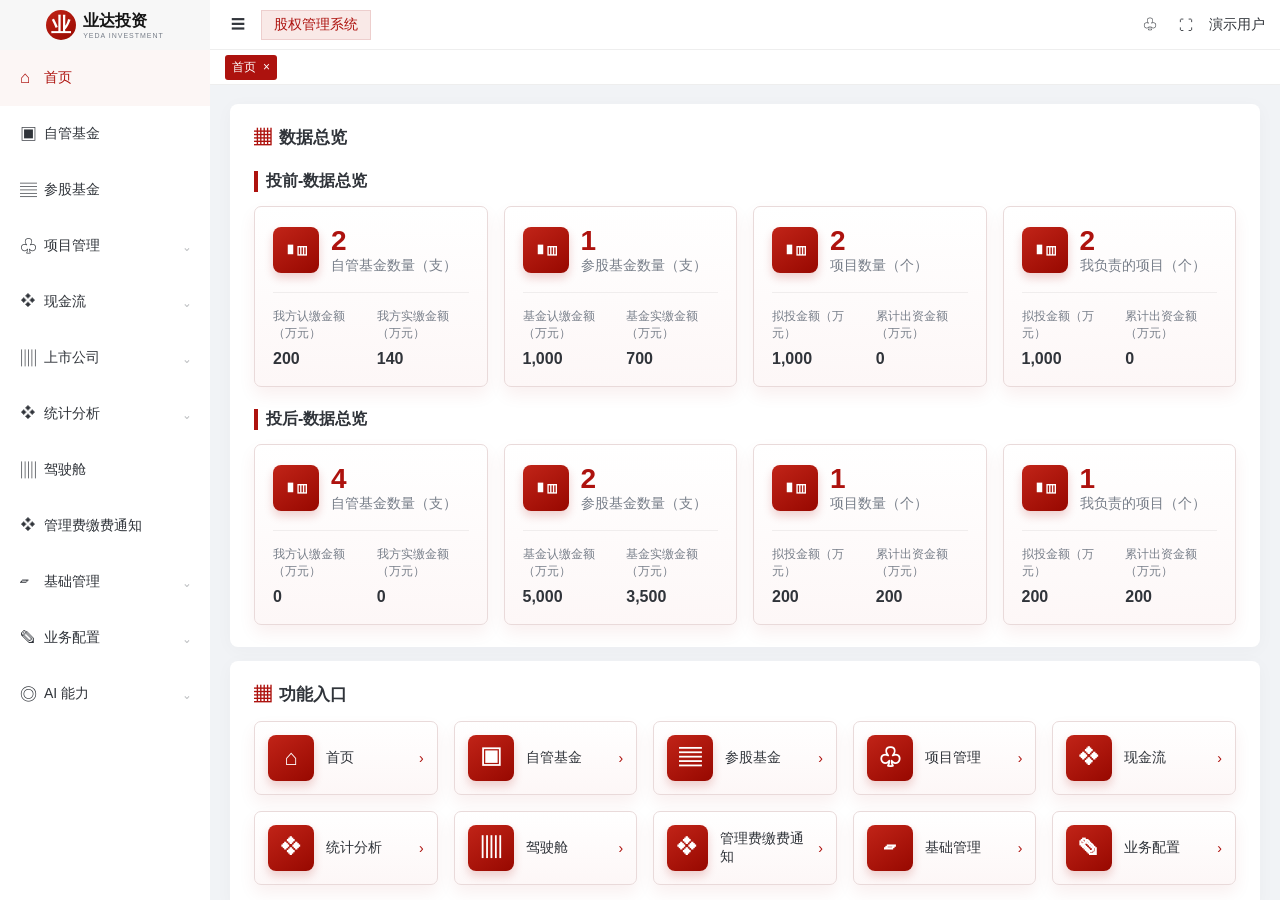
==== commit 4a8e0bdb: "Complete post-investment records, ledgers, and local document workflows" ====
--- a/index.html
+++ b/index.html
@@ -1,3 +1,3 @@
 <!doctype html>
-<html lang="zh-CN"><head><meta charset="utf-8"><meta name="viewport" content="width=device-width,initial-scale=1"><title>首页 - 股权管理系统</title><link rel="stylesheet" href="screen.css?v=12c27115"></head>
-<body><aside><div class="brand"><b>业</b><strong>业达投资<small>YEDA INVESTMENT</small></strong></div><nav id="menu" aria-label="业务导航"></nav></aside><main><header><button data-a="collapse" aria-label="展开或折叠导航">☰</button><span class="product">股权管理系统</span><div class="spacer"></div><button data-a="work" aria-label="日常工作">♧</button><button data-a="full" aria-label="全屏">⛶</button><span>演示用户</span></header><div id="tabs"></div><article id="view"></article></main><dialog id="modal"></dialog><div id="toast" role="status"></div><script src="catalog.js?v=729cc652"></script><script src="screens.js?v=4aec00f6"></script><script src="workspace.js?v=f0f49248"></script></body></html>
+<html lang="zh-CN"><head><meta charset="utf-8"><meta name="viewport" content="width=device-width,initial-scale=1"><title>首页 - 股权管理系统</title><link rel="stylesheet" href="screen.css?v=722c2104f528"></head>
+<body><aside><div class="brand"><b>业</b><strong>业达投资<small>YEDA INVESTMENT</small></strong></div><nav id="menu" aria-label="业务导航"></nav></aside><main><header><button data-a="collapse" aria-label="展开或折叠导航">☰</button><span class="product">股权管理系统</span><div class="spacer"></div><button data-a="work" aria-label="日常工作">♧</button><button data-a="full" aria-label="全屏">⛶</button><span>演示用户</span></header><div id="tabs"></div><article id="view"></article></main><dialog id="modal"></dialog><div id="toast" role="status"></div><script src="catalog.js?v=c3410adf8be4"></script><script src="screens.js?v=711aa054f89d"></script><script src="archive.js?v=7e51c92733f0"></script><script src="document-tools.js?v=2f99f26e9098"></script><script src="research.js?v=d18daae9fac3"></script><script src="financials.js?v=fdb159372f03"></script><script src="ledgers.js?v=87f899b17a0a"></script><script src="portfolio.js?v=f6b6b562048c"></script><script src="compatibility.js?v=76f3129c384e"></script><script src="workspace.js?v=3528719b4b2f"></script></body></html>
--- a/screen.css
+++ b/screen.css
@@ -1,3 +1,7 @@
 *{box-sizing:border-box}body{margin:0;font:14px "Microsoft YaHei","Segoe UI",sans-serif;color:#30343a;background:#f1f3f6;--red:#ad120e;--side:210px}button,input,select,textarea{font:inherit}button{cursor:pointer;color:inherit;background:white;border:1px solid #dcdfe6;border-radius:4px;padding:7px 13px}button:hover{border-color:#cb817d;color:var(--red)}button:disabled{opacity:.5;cursor:default}.primary{background:var(--red);color:white;border-color:var(--red)}.primary:hover{color:white;background:#bf211a}.tint,.product{background:#f9e9e7;color:var(--red);border:1px solid #edcecd}aside{position:fixed;inset:0 auto 0 0;width:var(--side);background:white;display:flex;flex-direction:column;z-index:4}.brand{height:50px;flex:none;display:flex;align-items:center;justify-content:center;gap:7px;background:#f7f7f7}.brand b,.badge,.mini{display:inline-grid;place-items:center;color:white;background:linear-gradient(145deg,#c12418,#970800);border-radius:8px}.brand b{width:30px;height:30px;border-radius:50%;font-family:serif;font-size:20px}.brand strong{font-size:16px;color:#151515}.brand small{display:block;font:7px Arial;letter-spacing:1px}nav{overflow:auto;scrollbar-width:thin}nav button{display:flex;align-items:center;gap:7px;text-align:left;width:100%;height:56px;border:none;padding:0 20px;border-radius:0}nav i{font-style:normal;font-size:17px;width:17px}nav em{font-style:normal;margin-left:auto;color:#93969a}nav button.child{height:46px;padding-left:39px}nav button.on,nav button:hover{color:var(--red);background:#fcf6f5}main{margin-left:var(--side);height:100dvh;display:flex;flex-direction:column}header,#tabs{display:flex;align-items:center;gap:10px;padding:0 15px;border-bottom:1px solid #eee;background:white;flex:none}header{height:50px}header button{border:0;padding:6px}.product{padding:5px 12px}.spacer{flex:1}#tabs{height:35px;gap:6px;overflow:auto;scrollbar-width:none}#tabs span{display:inline-flex;white-space:nowrap}#tabs button{border:none;font-size:12px;background:#f2f2f3;padding:4px 7px;border-radius:3px 0 0 3px}#tabs button+button{border-radius:0 3px 3px 0;padding-left:0}#tabs .on button{color:white;background:var(--red)}article{overflow:auto;flex:1;padding:19px 20px}.panel{background:white;border-radius:8px;margin-bottom:14px;padding:20px;box-shadow:0 3px 18px #192b4a08}.dash{padding:22px 24px}h2,h3,h4{margin:0 0 15px}h2{font-size:17px}h2 b{color:var(--red);margin-right:8px}h3{font-size:16px}.dash h3{border-left:4px solid var(--red);padding-left:8px;margin:22px 0 14px}.cards,.shortcuts{display:grid;grid-template-columns:repeat(4,minmax(0,1fr));gap:16px}.metric,.shortcut{background:linear-gradient(180deg,#fff,#fdf7f7);border:1px solid #e9dada;border-radius:7px;box-shadow:0 8px 17px #a4100c10}.metric{padding:18px}.metricTop,.shortcut{display:flex;align-items:center;gap:12px}.badge{width:46px;height:46px;box-shadow:0 5px 10px #ab100c30;font-size:22px}.metricTop strong{font-size:28px;color:var(--red);display:block}.muted,small{color:#777e89}.pair{display:flex;gap:12px;margin-top:17px;padding-top:14px;border-top:1px solid #f0eded}.pair>div{flex:1}.pair strong{display:block;margin-top:9px;font-size:16px}.shortcuts{grid-template-columns:repeat(5,1fr)}.shortcut{text-align:left;padding:13px}.shortcut span:last-child{margin-left:auto;color:var(--red)}.tools,.bar,.pager,.pills{display:flex;align-items:center;gap:10px;flex-wrap:wrap}.tools{padding:10px 20px}.bar{justify-content:space-between;margin-bottom:15px}.tools input,.tools select,form input,form select,form textarea,.pager select,.pager input{padding:8px 10px;border:1px solid #dcdfe6;border-radius:4px;max-width:100%;background:white}.tools label{display:flex;align-items:center;gap:8px}.advanced{width:100%;border-top:1px solid #eee;padding-top:10px;display:flex;gap:12px;flex-wrap:wrap}.box{display:flex;gap:12px;border:1px solid #eee;box-shadow:0 2px 5px #0001;padding:20px;margin:10px 0;border-radius:5px}.mini{width:46px;height:46px;flex:none;font-size:15px}.boxbody{min-width:0;flex:1}.name,.link{border:0;background:transparent;padding:0;text-align:left}.name{font-weight:bold;font-size:17px}.link{color:var(--red);margin-right:10px}.facts{display:grid;grid-template-columns:repeat(3,1fr);gap:13px;margin:16px 0;color:#636871}.steps{display:flex;max-width:850px;overflow:auto;margin-top:22px}.steps span{flex:1;position:relative;min-width:60px;text-align:center;color:#a4a4a4;font-size:13px}.steps span:before{content:"";display:block;margin:0 auto 8px;width:9px;height:9px;border:4px solid #f4dede;background:#e5b9b7;border-radius:50%;position:relative;z-index:1}.steps span:after{content:"";position:absolute;top:8px;left:50%;width:100%;height:1px;background:#e7d2d0}.steps span:last-child:after{display:none}.steps .active{color:var(--red);font-weight:600}.steps .active:before{background:var(--red)}.tablewrap{overflow:auto}table{border-collapse:collapse;width:100%;font-size:14px}th,td{white-space:nowrap;text-align:left;padding:13px 12px;border-bottom:1px solid #ebeef5}th{background:#fafafa;font-weight:600;color:#60656d}tbody tr:hover{background:#fcf8f7}.empty{text-align:center;padding:45px;color:#909399}.pager{justify-content:flex-end;margin-top:16px}.pager input{width:55px}.pills{margin-bottom:15px}.pills .active,.pager .active{color:var(--red);border-color:#cf8c89;background:#fff4f3}.detailgrid,form .fields{display:grid;grid-template-columns:repeat(2,minmax(0,1fr));gap:14px}.detailgrid>div{padding:10px;border-bottom:1px solid #eee}.detailgrid small{display:block;margin-bottom:6px}dialog{border:0;padding:0;width:min(860px,94vw);max-height:86vh;border-radius:6px;color:inherit}dialog::backdrop{background:#0006}dialog h2,dialog footer{padding:16px 22px;border-bottom:1px solid #eee;margin:0}dialog h2 button{float:right;border:0;padding:0}dialog section{padding:20px;max-height:60vh;overflow:auto}dialog footer{text-align:right;border-top:1px solid #eee}form label{display:grid;gap:6px}textarea{min-height:66px}#toast:not(:empty){position:fixed;top:65px;left:50%;transform:translateX(-50%);background:#fff8eb;padding:12px 20px;border-radius:5px;z-index:8}.hide aside{display:none}.hide main{margin-left:0}.split{display:grid;grid-template-columns:1fr 1fr;gap:15px}.chartrow{display:grid;grid-template-columns:120px 1fr 70px;align-items:center;gap:14px;margin:14px 0}.chartrow i{background:#b81e19;height:14px;border-radius:3px}
 @media(max-width:1100px){.cards{grid-template-columns:repeat(2,1fr)}.shortcuts{grid-template-columns:repeat(3,1fr)}}@media(max-width:995px){aside{display:none}.reveal aside{display:flex;top:50px;box-shadow:4px 4px 24px #0002}main{margin:0}.split{grid-template-columns:1fr}}@media(max-width:650px){article{padding:10px}.dash,.panel{padding:14px}.cards,.shortcuts{grid-template-columns:repeat(2,minmax(0,1fr));gap:8px}.metric{padding:12px}.metricTop{gap:7px}.badge{width:33px;height:33px;font-size:16px}.facts,.detailgrid,form .fields{grid-template-columns:1fr}.box{padding:10px}.box .mini{display:none}.pair{flex-wrap:wrap}.tools input{width:160px}}
 .categoryLayout{display:grid;grid-template-columns:minmax(150px,24%) 1fr;gap:24px}.categoryNav{display:grid;align-content:start;border-right:1px solid #eee;padding-right:12px}.categoryNav button{border:0;text-align:left;padding:11px}.categoryNav .active{background:#f9e9e7;color:var(--red)}
+.portfolioMetrics{display:grid;grid-template-columns:repeat(5,minmax(0,1fr));gap:12px}.portfolioMetrics .metric{display:grid;gap:6px}.portfolioMetrics strong{font-size:25px;color:#20548a}.analysisGrid{display:grid;grid-template-columns:1fr 1fr;gap:30px}.analysisRow{display:grid;grid-template-columns:5em 1fr auto;gap:10px;align-items:center;margin:15px 0}.analysisRow>div{background:#edf4fc;border-radius:4px}.analysisRow i{display:block;background:#4687d1;height:12px;border-radius:4px}.analysisRow b{font-size:12px}.queryline,.structureRow{display:flex;align-items:end;gap:10px;flex-wrap:wrap;margin:10px 0 18px}.queryline label,.structureRow label{display:grid;gap:4px}.queryline input,.queryline select,.docTree input,.structureRow input{border:1px solid #cdd6df;border-radius:4px;padding:7px;min-width:0;max-width:100%}.docWorkspace{display:grid;grid-template-columns:minmax(145px,210px) minmax(0,1fr);gap:20px}.docTree{padding-right:12px;border-right:1px solid #dae3ec}.docTree input,.docTree button{width:100%;margin-bottom:5px;text-align:left}.docTree button{border:0}.docTree button[hidden]{display:none}.docList{min-width:0}.docList .bar button+button{margin-left:6px}.structures{padding-top:12px;border-top:1px solid #dae3ec;margin-top:15px}.structureRow label{flex:1 1 95px}.structureRow label:first-child{flex:2 1 155px}
+@media(max-width:850px){.portfolioMetrics{grid-template-columns:repeat(2,1fr)}.analysisGrid{grid-template-columns:1fr}.docWorkspace{grid-template-columns:1fr}.docTree{border-right:0}.docTree button{width:auto}}
+@media print{body>aside,body>main,#toast,dialog footer,dialog button{display:none!important}dialog[open]{display:block;position:static;width:100%;max-width:none;max-height:none;margin:0;padding:0;border:none;box-shadow:none}dialog::backdrop{background:white}dialog section,.tablewrap{overflow:visible!important;max-height:none!important}}
+.ledger{max-height:68vh;overflow:auto}.ledger thead{position:sticky;top:0;z-index:1}.ledger th{text-align:center;border-right:1px solid #e1e5eb}.ledger thead tr:first-child th{background:#e9edf2}.ledger thead tr:nth-child(2) th{background:#f5f7fa}.agentChoices{display:grid;grid-template-columns:repeat(auto-fit,minmax(180px,1fr));gap:12px}.agentChoices button{padding:20px 16px;text-align:left;font-weight:600}.askTurn{padding:12px 0;border-bottom:1px solid #e4e7eb}pre{white-space:pre-wrap;overflow-wrap:anywhere;font:inherit;line-height:1.65}.diffOld{color:#9d3628}.diffNew{color:#256645}.queryline>label{min-width:8em}.fields input[type=checkbox]{width:auto}.queryline>label input[type=file]{max-width:100%}
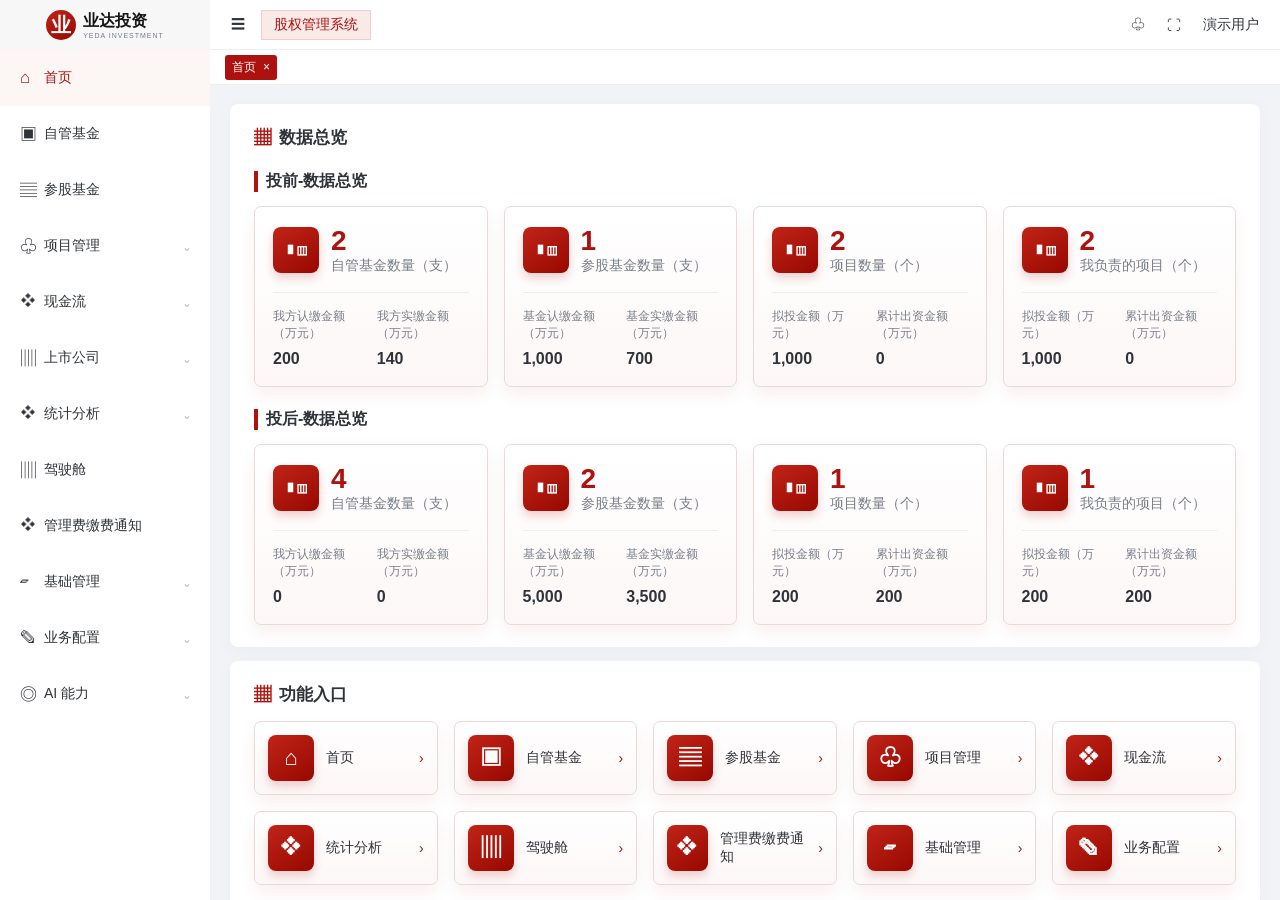
==== commit 56b61280: "Add local team backend, auditable approvals, cash reconciliation and disclosure collection" ====
--- a/index.html
+++ b/index.html
@@ -1,3 +1,3 @@
 <!doctype html>
-<html lang="zh-CN"><head><meta charset="utf-8"><meta name="viewport" content="width=device-width,initial-scale=1"><title>首页 - 股权管理系统</title><link rel="stylesheet" href="screen.css?v=722c2104f528"></head>
-<body><aside><div class="brand"><b>业</b><strong>业达投资<small>YEDA INVESTMENT</small></strong></div><nav id="menu" aria-label="业务导航"></nav></aside><main><header><button data-a="collapse" aria-label="展开或折叠导航">☰</button><span class="product">股权管理系统</span><div class="spacer"></div><button data-a="work" aria-label="日常工作">♧</button><button data-a="full" aria-label="全屏">⛶</button><span>演示用户</span></header><div id="tabs"></div><article id="view"></article></main><dialog id="modal"></dialog><div id="toast" role="status"></div><script src="catalog.js?v=c3410adf8be4"></script><script src="screens.js?v=711aa054f89d"></script><script src="archive.js?v=7e51c92733f0"></script><script src="document-tools.js?v=2f99f26e9098"></script><script src="research.js?v=d18daae9fac3"></script><script src="financials.js?v=fdb159372f03"></script><script src="ledgers.js?v=87f899b17a0a"></script><script src="portfolio.js?v=f6b6b562048c"></script><script src="compatibility.js?v=76f3129c384e"></script><script src="workspace.js?v=3528719b4b2f"></script></body></html>
+<html lang="zh-CN"><head><meta charset="utf-8"><meta name="viewport" content="width=device-width,initial-scale=1"><title>首页 - 股权管理系统</title><link rel="stylesheet" href="screen.css?v=5199b89bc57c"></head>
+<body><aside><div class="brand"><b>业</b><strong>业达投资<small>YEDA INVESTMENT</small></strong></div><nav id="menu" aria-label="业务导航"></nav></aside><main><header><button data-a="collapse" aria-label="展开或折叠导航">☰</button><span class="product">股权管理系统</span><div class="spacer"></div><button data-a="work" aria-label="日常工作">♧</button><button data-a="full" aria-label="全屏">⛶</button><button id="identity" data-a="identity">演示用户</button></header><div id="tabs"></div><article id="view"></article></main><dialog id="modal"></dialog><div id="toast" role="status"></div><script src="catalog.js?v=2b0e2795c6d9"></script><script src="screens.js?v=bc7518573325"></script><script src="archive.js?v=7e51c92733f0"></script><script src="document-tools.js?v=2f99f26e9098"></script><script src="research.js?v=ce5c616c8ed6"></script><script src="financials.js?v=2f69f0124f68"></script><script src="ledgers.js?v=9e082c4df17c"></script><script src="portfolio.js?v=f6b6b562048c"></script><script src="compatibility.js?v=76f3129c384e"></script><script src="team.js?v=413369e56eda"></script><script src="outputs.js?v=ea8f7e70b5ca"></script><script src="workspace.js?v=c26eabdf27fc"></script></body></html>
--- a/screen.css
+++ b/screen.css
@@ -5,3 +5,4 @@
 @media(max-width:850px){.portfolioMetrics{grid-template-columns:repeat(2,1fr)}.analysisGrid{grid-template-columns:1fr}.docWorkspace{grid-template-columns:1fr}.docTree{border-right:0}.docTree button{width:auto}}
 @media print{body>aside,body>main,#toast,dialog footer,dialog button{display:none!important}dialog[open]{display:block;position:static;width:100%;max-width:none;max-height:none;margin:0;padding:0;border:none;box-shadow:none}dialog::backdrop{background:white}dialog section,.tablewrap{overflow:visible!important;max-height:none!important}}
 .ledger{max-height:68vh;overflow:auto}.ledger thead{position:sticky;top:0;z-index:1}.ledger th{text-align:center;border-right:1px solid #e1e5eb}.ledger thead tr:first-child th{background:#e9edf2}.ledger thead tr:nth-child(2) th{background:#f5f7fa}.agentChoices{display:grid;grid-template-columns:repeat(auto-fit,minmax(180px,1fr));gap:12px}.agentChoices button{padding:20px 16px;text-align:left;font-weight:600}.askTurn{padding:12px 0;border-bottom:1px solid #e4e7eb}pre{white-space:pre-wrap;overflow-wrap:anywhere;font:inherit;line-height:1.65}.diffOld{color:#9d3628}.diffNew{color:#256645}.queryline>label{min-width:8em}.fields input[type=checkbox]{width:auto}.queryline>label input[type=file]{max-width:100%}
+.loginbox{width:min(420px,92vw);margin:14vh auto;padding:30px}.loginbox label{display:grid;gap:6px;margin:18px 0}.loginbox input,#proposalBody{padding:9px;border:1px solid #ccd3da;border-radius:4px;width:100%}.loginbox p,.saveError{color:#a72e28}.templateCols{display:grid;grid-template-columns:repeat(auto-fit,minmax(210px,1fr));gap:8px;max-height:45vh;overflow:auto}.templateCols label{display:flex;align-items:center;gap:4px}#proposalBody{display:block;resize:vertical}#toast{pointer-events:none}
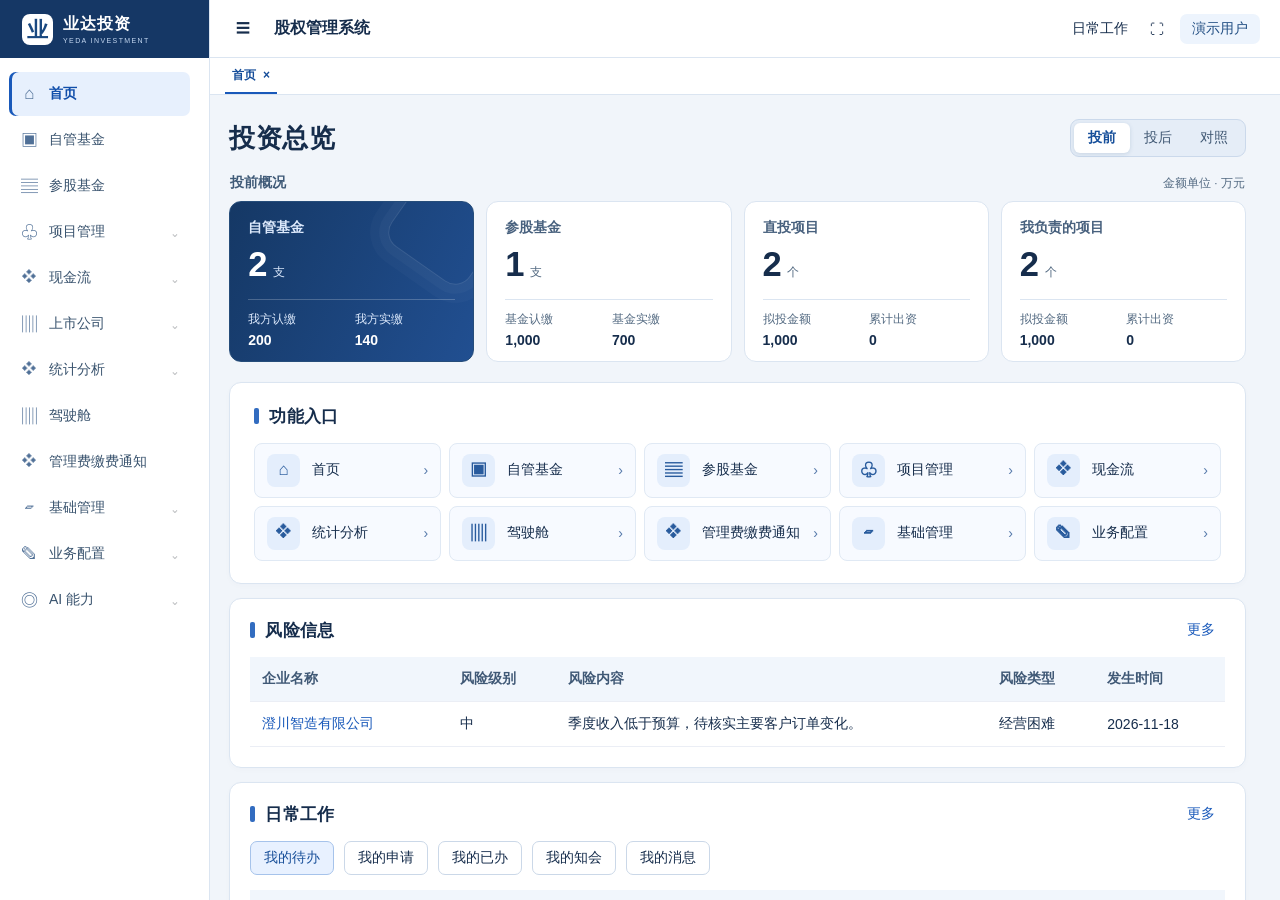
==== commit 680176a6: "Refresh blue and white workspace cards and stage comparison" ====
--- a/index.html
+++ b/index.html
@@ -1,3 +1,3 @@
 <!doctype html>
-<html lang="zh-CN"><head><meta charset="utf-8"><meta name="viewport" content="width=device-width,initial-scale=1"><title>首页 - 股权管理系统</title><link rel="stylesheet" href="screen.css?v=5199b89bc57c"></head>
-<body><aside><div class="brand"><b>业</b><strong>业达投资<small>YEDA INVESTMENT</small></strong></div><nav id="menu" aria-label="业务导航"></nav></aside><main><header><button data-a="collapse" aria-label="展开或折叠导航">☰</button><span class="product">股权管理系统</span><div class="spacer"></div><button data-a="work" aria-label="日常工作">♧</button><button data-a="full" aria-label="全屏">⛶</button><button id="identity" data-a="identity">演示用户</button></header><div id="tabs"></div><article id="view"></article></main><dialog id="modal"></dialog><div id="toast" role="status"></div><script src="catalog.js?v=2b0e2795c6d9"></script><script src="screens.js?v=bc7518573325"></script><script src="archive.js?v=7e51c92733f0"></script><script src="document-tools.js?v=2f99f26e9098"></script><script src="research.js?v=ce5c616c8ed6"></script><script src="financials.js?v=2f69f0124f68"></script><script src="ledgers.js?v=9e082c4df17c"></script><script src="portfolio.js?v=f6b6b562048c"></script><script src="compatibility.js?v=76f3129c384e"></script><script src="team.js?v=413369e56eda"></script><script src="outputs.js?v=ea8f7e70b5ca"></script><script src="workspace.js?v=c26eabdf27fc"></script></body></html>
+<html lang="zh-CN"><head><meta charset="utf-8"><meta name="viewport" content="width=device-width,initial-scale=1"><title>首页 - 股权管理系统</title><link rel="stylesheet" href="screen.css?v=4b35b22c8c34"></head>
+<body><aside><div class="brand"><b>业</b><strong>业达投资<small>YEDA INVESTMENT</small></strong></div><nav id="menu" aria-label="业务导航"></nav></aside><main><header><button data-a="collapse" aria-label="展开或折叠导航">☰</button><span class="product">股权管理系统</span><div class="spacer"></div><button data-a="work" aria-label="日常工作">日常工作</button><button data-a="full" aria-label="全屏" title="全屏">⛶</button><button id="identity" data-a="identity">演示用户</button></header><div id="tabs"></div><article id="view"></article></main><dialog id="modal"></dialog><div id="toast" role="status"></div><script src="catalog.js?v=2b0e2795c6d9"></script><script src="screens.js?v=bc7518573325"></script><script src="archive.js?v=7e51c92733f0"></script><script src="document-tools.js?v=2f99f26e9098"></script><script src="research.js?v=ce5c616c8ed6"></script><script src="financials.js?v=2f69f0124f68"></script><script src="ledgers.js?v=9e082c4df17c"></script><script src="portfolio.js?v=f6b6b562048c"></script><script src="compatibility.js?v=76f3129c384e"></script><script src="team.js?v=413369e56eda"></script><script src="outputs.js?v=ea8f7e70b5ca"></script><script src="workspace.js?v=9aa00f9f3ac7"></script></body></html>
--- a/screen.css
+++ b/screen.css
@@ -1,8 +1,112 @@
-*{box-sizing:border-box}body{margin:0;font:14px "Microsoft YaHei","Segoe UI",sans-serif;color:#30343a;background:#f1f3f6;--red:#ad120e;--side:210px}button,input,select,textarea{font:inherit}button{cursor:pointer;color:inherit;background:white;border:1px solid #dcdfe6;border-radius:4px;padding:7px 13px}button:hover{border-color:#cb817d;color:var(--red)}button:disabled{opacity:.5;cursor:default}.primary{background:var(--red);color:white;border-color:var(--red)}.primary:hover{color:white;background:#bf211a}.tint,.product{background:#f9e9e7;color:var(--red);border:1px solid #edcecd}aside{position:fixed;inset:0 auto 0 0;width:var(--side);background:white;display:flex;flex-direction:column;z-index:4}.brand{height:50px;flex:none;display:flex;align-items:center;justify-content:center;gap:7px;background:#f7f7f7}.brand b,.badge,.mini{display:inline-grid;place-items:center;color:white;background:linear-gradient(145deg,#c12418,#970800);border-radius:8px}.brand b{width:30px;height:30px;border-radius:50%;font-family:serif;font-size:20px}.brand strong{font-size:16px;color:#151515}.brand small{display:block;font:7px Arial;letter-spacing:1px}nav{overflow:auto;scrollbar-width:thin}nav button{display:flex;align-items:center;gap:7px;text-align:left;width:100%;height:56px;border:none;padding:0 20px;border-radius:0}nav i{font-style:normal;font-size:17px;width:17px}nav em{font-style:normal;margin-left:auto;color:#93969a}nav button.child{height:46px;padding-left:39px}nav button.on,nav button:hover{color:var(--red);background:#fcf6f5}main{margin-left:var(--side);height:100dvh;display:flex;flex-direction:column}header,#tabs{display:flex;align-items:center;gap:10px;padding:0 15px;border-bottom:1px solid #eee;background:white;flex:none}header{height:50px}header button{border:0;padding:6px}.product{padding:5px 12px}.spacer{flex:1}#tabs{height:35px;gap:6px;overflow:auto;scrollbar-width:none}#tabs span{display:inline-flex;white-space:nowrap}#tabs button{border:none;font-size:12px;background:#f2f2f3;padding:4px 7px;border-radius:3px 0 0 3px}#tabs button+button{border-radius:0 3px 3px 0;padding-left:0}#tabs .on button{color:white;background:var(--red)}article{overflow:auto;flex:1;padding:19px 20px}.panel{background:white;border-radius:8px;margin-bottom:14px;padding:20px;box-shadow:0 3px 18px #192b4a08}.dash{padding:22px 24px}h2,h3,h4{margin:0 0 15px}h2{font-size:17px}h2 b{color:var(--red);margin-right:8px}h3{font-size:16px}.dash h3{border-left:4px solid var(--red);padding-left:8px;margin:22px 0 14px}.cards,.shortcuts{display:grid;grid-template-columns:repeat(4,minmax(0,1fr));gap:16px}.metric,.shortcut{background:linear-gradient(180deg,#fff,#fdf7f7);border:1px solid #e9dada;border-radius:7px;box-shadow:0 8px 17px #a4100c10}.metric{padding:18px}.metricTop,.shortcut{display:flex;align-items:center;gap:12px}.badge{width:46px;height:46px;box-shadow:0 5px 10px #ab100c30;font-size:22px}.metricTop strong{font-size:28px;color:var(--red);display:block}.muted,small{color:#777e89}.pair{display:flex;gap:12px;margin-top:17px;padding-top:14px;border-top:1px solid #f0eded}.pair>div{flex:1}.pair strong{display:block;margin-top:9px;font-size:16px}.shortcuts{grid-template-columns:repeat(5,1fr)}.shortcut{text-align:left;padding:13px}.shortcut span:last-child{margin-left:auto;color:var(--red)}.tools,.bar,.pager,.pills{display:flex;align-items:center;gap:10px;flex-wrap:wrap}.tools{padding:10px 20px}.bar{justify-content:space-between;margin-bottom:15px}.tools input,.tools select,form input,form select,form textarea,.pager select,.pager input{padding:8px 10px;border:1px solid #dcdfe6;border-radius:4px;max-width:100%;background:white}.tools label{display:flex;align-items:center;gap:8px}.advanced{width:100%;border-top:1px solid #eee;padding-top:10px;display:flex;gap:12px;flex-wrap:wrap}.box{display:flex;gap:12px;border:1px solid #eee;box-shadow:0 2px 5px #0001;padding:20px;margin:10px 0;border-radius:5px}.mini{width:46px;height:46px;flex:none;font-size:15px}.boxbody{min-width:0;flex:1}.name,.link{border:0;background:transparent;padding:0;text-align:left}.name{font-weight:bold;font-size:17px}.link{color:var(--red);margin-right:10px}.facts{display:grid;grid-template-columns:repeat(3,1fr);gap:13px;margin:16px 0;color:#636871}.steps{display:flex;max-width:850px;overflow:auto;margin-top:22px}.steps span{flex:1;position:relative;min-width:60px;text-align:center;color:#a4a4a4;font-size:13px}.steps span:before{content:"";display:block;margin:0 auto 8px;width:9px;height:9px;border:4px solid #f4dede;background:#e5b9b7;border-radius:50%;position:relative;z-index:1}.steps span:after{content:"";position:absolute;top:8px;left:50%;width:100%;height:1px;background:#e7d2d0}.steps span:last-child:after{display:none}.steps .active{color:var(--red);font-weight:600}.steps .active:before{background:var(--red)}.tablewrap{overflow:auto}table{border-collapse:collapse;width:100%;font-size:14px}th,td{white-space:nowrap;text-align:left;padding:13px 12px;border-bottom:1px solid #ebeef5}th{background:#fafafa;font-weight:600;color:#60656d}tbody tr:hover{background:#fcf8f7}.empty{text-align:center;padding:45px;color:#909399}.pager{justify-content:flex-end;margin-top:16px}.pager input{width:55px}.pills{margin-bottom:15px}.pills .active,.pager .active{color:var(--red);border-color:#cf8c89;background:#fff4f3}.detailgrid,form .fields{display:grid;grid-template-columns:repeat(2,minmax(0,1fr));gap:14px}.detailgrid>div{padding:10px;border-bottom:1px solid #eee}.detailgrid small{display:block;margin-bottom:6px}dialog{border:0;padding:0;width:min(860px,94vw);max-height:86vh;border-radius:6px;color:inherit}dialog::backdrop{background:#0006}dialog h2,dialog footer{padding:16px 22px;border-bottom:1px solid #eee;margin:0}dialog h2 button{float:right;border:0;padding:0}dialog section{padding:20px;max-height:60vh;overflow:auto}dialog footer{text-align:right;border-top:1px solid #eee}form label{display:grid;gap:6px}textarea{min-height:66px}#toast:not(:empty){position:fixed;top:65px;left:50%;transform:translateX(-50%);background:#fff8eb;padding:12px 20px;border-radius:5px;z-index:8}.hide aside{display:none}.hide main{margin-left:0}.split{display:grid;grid-template-columns:1fr 1fr;gap:15px}.chartrow{display:grid;grid-template-columns:120px 1fr 70px;align-items:center;gap:14px;margin:14px 0}.chartrow i{background:#b81e19;height:14px;border-radius:3px}
+*{box-sizing:border-box}body{margin:0;font:14px "Microsoft YaHei","Segoe UI",sans-serif;color:#30343a;background:#f1f3f6;--accent:#1959ba;--side:210px}button,input,select,textarea{font:inherit}button{cursor:pointer;color:inherit;background:white;border:1px solid #dcdfe6;border-radius:4px;padding:7px 13px}button:hover{border-color:#81a9e6;color:var(--accent)}button:disabled{opacity:.5;cursor:default}.primary{background:var(--accent);color:white;border-color:var(--accent)}.primary:hover{color:white;background:#104895}.tint,.product{background:#edf4ff;color:var(--accent);border:1px solid #cbdcf4}aside{position:fixed;inset:0 auto 0 0;width:var(--side);background:white;display:flex;flex-direction:column;z-index:4}.brand{height:50px;flex:none;display:flex;align-items:center;justify-content:center;gap:7px;background:#f7f7f7}.brand b,.badge,.mini{display:inline-grid;place-items:center;color:white;background:linear-gradient(145deg,#397fd1,#174a93);border-radius:8px}.brand b{width:30px;height:30px;border-radius:50%;font-family:serif;font-size:20px}.brand strong{font-size:16px;color:#151515}.brand small{display:block;font:7px Arial;letter-spacing:1px}nav{overflow:auto;scrollbar-width:thin}nav button{display:flex;align-items:center;gap:7px;text-align:left;width:100%;height:56px;border:none;padding:0 20px;border-radius:0}nav i{font-style:normal;font-size:17px;width:17px}nav em{font-style:normal;margin-left:auto;color:#93969a}nav button.child{height:46px;padding-left:39px}nav button.on,nav button:hover{color:var(--accent);background:#eaf2ff}main{margin-left:var(--side);height:100dvh;display:flex;flex-direction:column}header,#tabs{display:flex;align-items:center;gap:10px;padding:0 15px;border-bottom:1px solid #eee;background:white;flex:none}header{height:50px}header button{border:0;padding:6px}.product{padding:5px 12px}.spacer{flex:1}#tabs{height:35px;gap:6px;overflow:auto;scrollbar-width:none}#tabs span{display:inline-flex;white-space:nowrap}#tabs button{border:none;font-size:12px;background:#f2f2f3;padding:4px 7px;border-radius:3px 0 0 3px}#tabs button+button{border-radius:0 3px 3px 0;padding-left:0}#tabs .on button{color:white;background:var(--accent)}article{overflow:auto;flex:1;padding:19px 20px}.panel{background:white;border-radius:8px;margin-bottom:14px;padding:20px;box-shadow:0 3px 18px #192b4a08}.dash{padding:22px 24px}h2,h3,h4{margin:0 0 15px}h2{font-size:17px}h2 b{color:var(--accent);margin-right:8px}h3{font-size:16px}.dash h3{border-left:4px solid var(--accent);padding-left:8px;margin:22px 0 14px}.cards,.shortcuts{display:grid;grid-template-columns:repeat(4,minmax(0,1fr));gap:16px}.metric,.shortcut{background:linear-gradient(180deg,#fff,#f4f8fe);border:1px solid #d8e3f1;border-radius:7px;box-shadow:0 8px 17px #193b6110}.metric{padding:18px}.metricTop,.shortcut{display:flex;align-items:center;gap:12px}.badge{width:46px;height:46px;box-shadow:0 5px 10px #2559a51c;font-size:22px}.metricTop strong{font-size:28px;color:var(--accent);display:block}.muted,small{color:#777e89}.pair{display:flex;gap:12px;margin-top:17px;padding-top:14px;border-top:1px solid #e4ebf5}.pair>div{flex:1}.pair strong{display:block;margin-top:9px;font-size:16px}.shortcuts{grid-template-columns:repeat(5,1fr)}.shortcut{text-align:left;padding:13px}.shortcut span:last-child{margin-left:auto;color:var(--accent)}.tools,.bar,.pager,.pills{display:flex;align-items:center;gap:10px;flex-wrap:wrap}.tools{padding:10px 20px}.bar{justify-content:space-between;margin-bottom:15px}.tools input,.tools select,form input,form select,form textarea,.pager select,.pager input{padding:8px 10px;border:1px solid #dcdfe6;border-radius:4px;max-width:100%;background:white}.tools label{display:flex;align-items:center;gap:8px}.advanced{width:100%;border-top:1px solid #eee;padding-top:10px;display:flex;gap:12px;flex-wrap:wrap}.box{display:flex;gap:12px;border:1px solid #eee;box-shadow:0 2px 5px #0001;padding:20px;margin:10px 0;border-radius:5px}.mini{width:46px;height:46px;flex:none;font-size:15px}.boxbody{min-width:0;flex:1}.name,.link{border:0;background:transparent;padding:0;text-align:left}.name{font-weight:bold;font-size:17px}.link{color:var(--accent);margin-right:10px}.facts{display:grid;grid-template-columns:repeat(3,1fr);gap:13px;margin:16px 0;color:#636871}.steps{display:flex;max-width:850px;overflow:auto;margin-top:22px}.steps span{flex:1;position:relative;min-width:60px;text-align:center;color:#a4a4a4;font-size:13px}.steps span:before{content:"";display:block;margin:0 auto 8px;width:9px;height:9px;border:4px solid #e6eef9;background:#adc3df;border-radius:50%;position:relative;z-index:1}.steps span:after{content:"";position:absolute;top:8px;left:50%;width:100%;height:1px;background:#d2deee}.steps span:last-child:after{display:none}.steps .active{color:var(--accent);font-weight:600}.steps .active:before{background:var(--accent)}.tablewrap{overflow:auto}table{border-collapse:collapse;width:100%;font-size:14px}th,td{white-space:nowrap;text-align:left;padding:13px 12px;border-bottom:1px solid #ebeef5}th{background:#fafafa;font-weight:600;color:#60656d}tbody tr:hover{background:#f2f7fd}.empty{text-align:center;padding:45px;color:#909399}.pager{justify-content:flex-end;margin-top:16px}.pager input{width:55px}.pills{margin-bottom:15px}.pills .active,.pager .active{color:var(--accent);border-color:#9ebde7;background:#eaf2ff}.detailgrid,form .fields{display:grid;grid-template-columns:repeat(2,minmax(0,1fr));gap:14px}.detailgrid>div{padding:10px;border-bottom:1px solid #eee}.detailgrid small{display:block;margin-bottom:6px}dialog{border:0;padding:0;width:min(860px,94vw);max-height:86vh;border-radius:6px;color:inherit}dialog::backdrop{background:#0006}dialog h2,dialog footer{padding:16px 22px;border-bottom:1px solid #eee;margin:0}dialog h2 button{float:right;border:0;padding:0}dialog section{padding:20px;max-height:60vh;overflow:auto}dialog footer{text-align:right;border-top:1px solid #eee}form label{display:grid;gap:6px}textarea{min-height:66px}#toast:not(:empty){position:fixed;top:65px;left:50%;transform:translateX(-50%);background:#fff8eb;padding:12px 20px;border-radius:5px;z-index:8}.hide aside{display:none}.hide main{margin-left:0}.split{display:grid;grid-template-columns:1fr 1fr;gap:15px}.chartrow{display:grid;grid-template-columns:120px 1fr 70px;align-items:center;gap:14px;margin:14px 0}.chartrow i{background:#3478c5;height:14px;border-radius:3px}
 @media(max-width:1100px){.cards{grid-template-columns:repeat(2,1fr)}.shortcuts{grid-template-columns:repeat(3,1fr)}}@media(max-width:995px){aside{display:none}.reveal aside{display:flex;top:50px;box-shadow:4px 4px 24px #0002}main{margin:0}.split{grid-template-columns:1fr}}@media(max-width:650px){article{padding:10px}.dash,.panel{padding:14px}.cards,.shortcuts{grid-template-columns:repeat(2,minmax(0,1fr));gap:8px}.metric{padding:12px}.metricTop{gap:7px}.badge{width:33px;height:33px;font-size:16px}.facts,.detailgrid,form .fields{grid-template-columns:1fr}.box{padding:10px}.box .mini{display:none}.pair{flex-wrap:wrap}.tools input{width:160px}}
-.categoryLayout{display:grid;grid-template-columns:minmax(150px,24%) 1fr;gap:24px}.categoryNav{display:grid;align-content:start;border-right:1px solid #eee;padding-right:12px}.categoryNav button{border:0;text-align:left;padding:11px}.categoryNav .active{background:#f9e9e7;color:var(--red)}
+.categoryLayout{display:grid;grid-template-columns:minmax(150px,24%) 1fr;gap:24px}.categoryNav{display:grid;align-content:start;border-right:1px solid #eee;padding-right:12px}.categoryNav button{border:0;text-align:left;padding:11px}.categoryNav .active{background:#edf4ff;color:var(--accent)}
 .portfolioMetrics{display:grid;grid-template-columns:repeat(5,minmax(0,1fr));gap:12px}.portfolioMetrics .metric{display:grid;gap:6px}.portfolioMetrics strong{font-size:25px;color:#20548a}.analysisGrid{display:grid;grid-template-columns:1fr 1fr;gap:30px}.analysisRow{display:grid;grid-template-columns:5em 1fr auto;gap:10px;align-items:center;margin:15px 0}.analysisRow>div{background:#edf4fc;border-radius:4px}.analysisRow i{display:block;background:#4687d1;height:12px;border-radius:4px}.analysisRow b{font-size:12px}.queryline,.structureRow{display:flex;align-items:end;gap:10px;flex-wrap:wrap;margin:10px 0 18px}.queryline label,.structureRow label{display:grid;gap:4px}.queryline input,.queryline select,.docTree input,.structureRow input{border:1px solid #cdd6df;border-radius:4px;padding:7px;min-width:0;max-width:100%}.docWorkspace{display:grid;grid-template-columns:minmax(145px,210px) minmax(0,1fr);gap:20px}.docTree{padding-right:12px;border-right:1px solid #dae3ec}.docTree input,.docTree button{width:100%;margin-bottom:5px;text-align:left}.docTree button{border:0}.docTree button[hidden]{display:none}.docList{min-width:0}.docList .bar button+button{margin-left:6px}.structures{padding-top:12px;border-top:1px solid #dae3ec;margin-top:15px}.structureRow label{flex:1 1 95px}.structureRow label:first-child{flex:2 1 155px}
 @media(max-width:850px){.portfolioMetrics{grid-template-columns:repeat(2,1fr)}.analysisGrid{grid-template-columns:1fr}.docWorkspace{grid-template-columns:1fr}.docTree{border-right:0}.docTree button{width:auto}}
 @media print{body>aside,body>main,#toast,dialog footer,dialog button{display:none!important}dialog[open]{display:block;position:static;width:100%;max-width:none;max-height:none;margin:0;padding:0;border:none;box-shadow:none}dialog::backdrop{background:white}dialog section,.tablewrap{overflow:visible!important;max-height:none!important}}
 .ledger{max-height:68vh;overflow:auto}.ledger thead{position:sticky;top:0;z-index:1}.ledger th{text-align:center;border-right:1px solid #e1e5eb}.ledger thead tr:first-child th{background:#e9edf2}.ledger thead tr:nth-child(2) th{background:#f5f7fa}.agentChoices{display:grid;grid-template-columns:repeat(auto-fit,minmax(180px,1fr));gap:12px}.agentChoices button{padding:20px 16px;text-align:left;font-weight:600}.askTurn{padding:12px 0;border-bottom:1px solid #e4e7eb}pre{white-space:pre-wrap;overflow-wrap:anywhere;font:inherit;line-height:1.65}.diffOld{color:#9d3628}.diffNew{color:#256645}.queryline>label{min-width:8em}.fields input[type=checkbox]{width:auto}.queryline>label input[type=file]{max-width:100%}
 .loginbox{width:min(420px,92vw);margin:14vh auto;padding:30px}.loginbox label{display:grid;gap:6px;margin:18px 0}.loginbox input,#proposalBody{padding:9px;border:1px solid #ccd3da;border-radius:4px;width:100%}.loginbox p,.saveError{color:#a72e28}.templateCols{display:grid;grid-template-columns:repeat(auto-fit,minmax(210px,1fr));gap:8px;max-height:45vh;overflow:auto}.templateCols label{display:flex;align-items:center;gap:4px}#proposalBody{display:block;resize:vertical}#toast{pointer-events:none}
+
+/* 业达蓝白工作台 */
+body {
+  --ink: #162d4c;
+  --muted: #526981;
+  --line: #dbe5f1;
+  --wash: #eef4fb;
+  background: #f1f5fa;
+  color: var(--ink);
+  font-family: "Segoe UI","Microsoft YaHei UI","Microsoft YaHei",sans-serif;
+  font-variant-numeric: tabular-nums;
+}
+button { border-radius: 7px; border-color: #cbd8e8; }
+button:not(:disabled) { transition: background-color .14s, color .14s, border-color .14s, box-shadow .14s; }
+:where(button,a,input,select,textarea):focus-visible { outline: 3px solid #6a9ee6; outline-offset: 2px; }
+:where(input,select,textarea) { accent-color: var(--accent); }
+button:disabled:hover { color: inherit; }
+aside { background: #fff; border-right: 1px solid var(--line); }
+.brand { justify-content: flex-start; height: 58px; padding: 0 22px; gap: 10px; background: #153765; }
+.brand b { border-radius: 8px; width: 31px; height: 31px; background: #fff; color: #194880; font: bold 21px/1 "Microsoft YaHei",sans-serif; }
+.brand strong { color: white; line-height: 1.2; letter-spacing: 1px; }
+.brand small { margin-top: 4px; color: #c5d9f2; font-size: 7px; letter-spacing: 1.4px; }
+nav { padding: 12px 9px; scrollbar-color: #c8d6e6 transparent; scrollbar-gutter: stable; }
+nav button { height: 44px; padding: 0 12px; margin: 2px 0; border-radius: 7px; gap: 11px; color: #39536e; }
+nav button.child { height: 36px; padding-left: 39px; font-size: 13px; }
+nav button.on { box-shadow: inset 3px 0 var(--accent); font-weight: 650; color: #104eaa; background: #e7f0fd; }
+nav i { color: #507097; text-align: center; }
+header { height: 58px; border-color: var(--line); padding-inline: 20px; }
+header button { background: transparent; }
+.product { background: transparent; padding: 0 8px; border: 0; color: var(--ink); font-weight: 650; font-size: 16px; }
+#identity { padding-inline: 12px; background: #edf4fd; color: #214e83; }
+#tabs { height: 37px; border-color: var(--line); gap: 3px; }
+#tabs span { align-self: stretch; border-bottom: 2px solid transparent; }
+#tabs button,#tabs .on button { border-radius: 0; background: transparent; color: #536981; }
+#tabs .on { border-color: var(--accent); }
+#tabs .on button { color: #154d99; font-weight: 600; }
+article { padding: clamp(14px,1.5vw,28px); scrollbar-gutter: stable; }
+article > .panel { max-width: 1760px; margin-inline: auto; }
+.panel { border: 1px solid var(--line); border-radius: 12px; box-shadow: 0 2px 6px #18395d05; }
+.sectionTitle { display: flex; align-items: center; gap: 10px; font-size: 17px; letter-spacing: .02em; }
+.sectionTitle::before { content: ""; width: 5px; height: 16px; background: #326cc0; border-radius: 2px; }
+.bar .sectionTitle { margin: 0; }
+.overview { background: transparent; border: 0; box-shadow: none; padding: 2px 0 6px; }
+.overviewHead,.overviewCaption { display: flex; justify-content: space-between; align-items: center; gap: 10px; }
+.overviewHead { min-height: 44px; margin-bottom: 14px; }
+.overview h1 { margin: 0; font-size: clamp(22px,2vw,32px); font-weight: 650; letter-spacing: .02em; }
+.scopeSwitch { display: inline-flex; padding: 3px; border: 1px solid #cbd9eb; background: #e5edf7; border-radius: 9px; }
+.scopeSwitch button { border: 0; background: transparent; color: #405873; padding: 6px 14px; border-radius: 6px; }
+.scopeSwitch button[aria-pressed="true"] { background: #fff; color: #154e9a; font-weight: 650; box-shadow: 0 1px 4px #1b487125; }
+.overviewCaption { margin: 12px 1px 9px; }
+.overviewCaption h2 { margin: 0; color: #405b78; font-size: 14px; }
+.overviewCaption small, .muted, small { color: var(--muted); }
+.overviewCards { gap: 12px; }
+.metric { box-shadow: none; background: white; }
+.overviewCards .metric { position: relative; border: 1px solid var(--line); border-radius: 12px; padding: 17px 18px 13px; overflow: hidden; }
+.overviewCards .metric h3 { margin: 0; color: #48617e; font-size: 14px; font-weight: 600; }
+.metricCount { font: 620 clamp(30px,2.7vw,43px)/1.15 "Segoe UI",Arial,sans-serif; letter-spacing: -.04em; margin: 8px 0 14px; }
+.metricCount small { margin-left: 7px; letter-spacing: 0; font: 12px "Microsoft YaHei",sans-serif; }
+.metricAmounts { display: grid; grid-template-columns: 1fr 1fr; gap: 6px; padding-top: 11px; margin: 0; border-top: 1px solid var(--line); }
+.metricAmounts dt { font-size: 12px; color: var(--muted); }
+.metricAmounts dd { margin: 4px 0 0; font-weight: 650; overflow-wrap: anywhere; }
+.overviewCards .metric:first-child { background: linear-gradient(115deg,#153865,#214f91); color: #fff; border-color: #264d7a; }
+.overviewCards .metric:first-child::after { content: ""; position: absolute; top: -25px; right: -23px; width: 94px; height: 94px; border: 1px solid #ffffff20; border-radius: 18px; transform: rotate(35deg); box-shadow: 0 0 0 9px #ffffff07,0 0 0 18px #ffffff06; pointer-events: none; }
+.overviewCards .metric:first-child :is(h3,small,dt) { color: #dce9fc; }
+.overviewCards .metric:first-child .metricAmounts { border-color: #ffffff38; }
+.shortcuts { gap: 8px; grid-template-columns: repeat(5,minmax(0,1fr)); }
+.shortcut { box-shadow: none; background: #f7faff; border: 1px solid #e0e9f4; padding: 10px 12px; border-radius: 8px; }
+.shortcut .badge,.mini { box-shadow: none; width: 33px; height: 33px; background: #e4eefc; color: #285b9d; border-radius: 8px; font-size: 17px; }
+.shortcut:hover { background: #eaf2ff; border-color: #9cbde9; }
+.shortcut span:last-child { color: #577aab; }
+.box { background: #fff; border: 1px solid var(--line); border-radius: 10px; box-shadow: none; padding: 18px; }
+.box:focus-within { border-color: #8dafdc; }
+.box .mini { width: 43px; height: 43px; }
+.box .name:hover,.link:hover { text-decoration: underline; text-underline-offset: 3px; }
+.facts { gap: 12px 20px; }
+.facts small,.facts strong { display: block; }
+.facts strong { color: var(--ink); font-weight: 550; margin-top: 3px; overflow-wrap: anywhere; }
+.steps { background: #f7faff; border-radius: 7px; padding: 10px 4px; }
+th { background: #f1f6fc; color: #405976; }
+.ledger thead tr:first-child th { background: #e3edf9; }
+.ledger thead tr:nth-child(2) th { background: #f0f5fc; }
+.pills button.active,.categoryNav .active,.pager button.active { background: #e8f1ff; border-color: #a6c3eb; color: #184f99; }
+dialog { border: 1px solid #d5e1ef; border-radius: 12px; box-shadow: 0 20px 70px #19355235; }
+dialog h2 { background: #f1f6fd; border-color: var(--line); }
+dialog::backdrop { background: #10264366; }
+.loginbox { border-top: 4px solid var(--accent); }
+.loginbox .primary { width: 100%; }
+@media (min-width:651px) and (max-width:1150px) { .shortcuts { grid-template-columns: repeat(3,minmax(0,1fr)); } }
+@media (max-width:995px) { .reveal aside { top: 58px; } }
+@media (max-width:650px) {
+  article { padding: 10px; }
+  .product { font-size: 14px; padding: 0; }
+  header { padding: 0 9px; gap: 4px; }
+  #identity { max-width: 36vw; overflow: hidden; white-space: nowrap; text-overflow: ellipsis; }
+  .overview { padding: 2px 0 4px; }
+  .scopeSwitch button { padding: 5px 10px; }
+  .overviewCards,.shortcuts { gap: 8px; grid-template-columns: repeat(2,minmax(0,1fr)); }
+  .overviewCards .metric { padding: 13px 11px; }
+  .metricAmounts { grid-template-columns: 1fr; }
+  .metricAmounts > div { display: flex; gap: 4px; justify-content: space-between; align-items: baseline; }
+  .metricAmounts dd { margin: 0; }
+  .shortcut { padding: 9px 7px; gap: 6px; }
+}
+@media (prefers-reduced-motion:reduce) { button:not(:disabled) { transition: none; } }
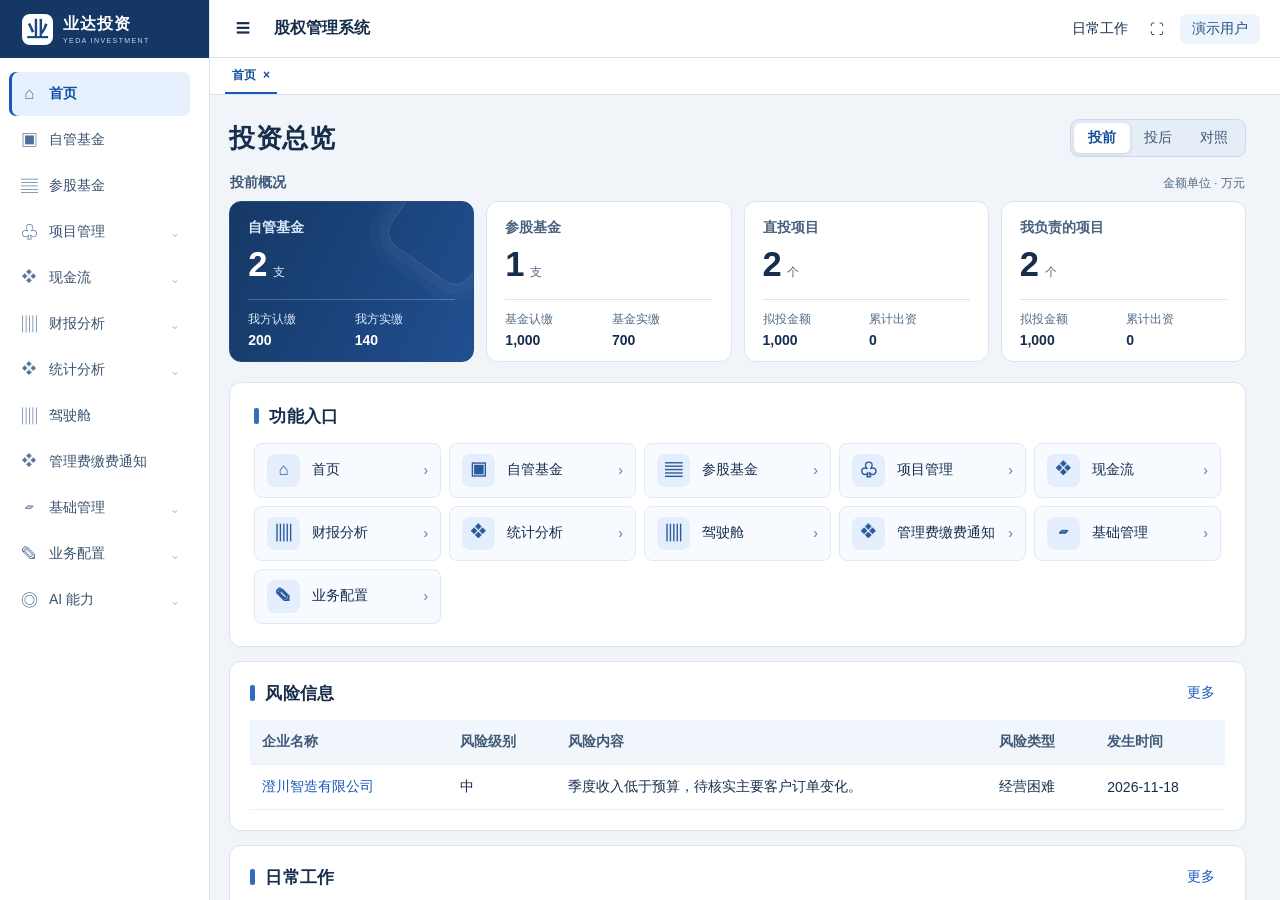
==== commit fb40ffde: "Add company financial statement analysis with comparable periods and traceable sources" ====
--- a/index.html
+++ b/index.html
@@ -1,3 +1,3 @@
 <!doctype html>
-<html lang="zh-CN"><head><meta charset="utf-8"><meta name="viewport" content="width=device-width,initial-scale=1"><title>首页 - 股权管理系统</title><link rel="stylesheet" href="screen.css?v=4b35b22c8c34"></head>
-<body><aside><div class="brand"><b>业</b><strong>业达投资<small>YEDA INVESTMENT</small></strong></div><nav id="menu" aria-label="业务导航"></nav></aside><main><header><button data-a="collapse" aria-label="展开或折叠导航">☰</button><span class="product">股权管理系统</span><div class="spacer"></div><button data-a="work" aria-label="日常工作">日常工作</button><button data-a="full" aria-label="全屏" title="全屏">⛶</button><button id="identity" data-a="identity">演示用户</button></header><div id="tabs"></div><article id="view"></article></main><dialog id="modal"></dialog><div id="toast" role="status"></div><script src="catalog.js?v=2b0e2795c6d9"></script><script src="screens.js?v=bc7518573325"></script><script src="archive.js?v=7e51c92733f0"></script><script src="document-tools.js?v=2f99f26e9098"></script><script src="research.js?v=ce5c616c8ed6"></script><script src="financials.js?v=2f69f0124f68"></script><script src="ledgers.js?v=9e082c4df17c"></script><script src="portfolio.js?v=f6b6b562048c"></script><script src="compatibility.js?v=76f3129c384e"></script><script src="team.js?v=413369e56eda"></script><script src="outputs.js?v=ea8f7e70b5ca"></script><script src="workspace.js?v=9aa00f9f3ac7"></script></body></html>
+<html lang="zh-CN"><head><meta charset="utf-8"><meta name="viewport" content="width=device-width,initial-scale=1"><title>首页 - 股权管理系统</title><link rel="stylesheet" href="screen.css?v=4f6f832077c8"></head>
+<body><aside><div class="brand"><b>业</b><strong>业达投资<small>YEDA INVESTMENT</small></strong></div><nav id="menu" aria-label="业务导航"></nav></aside><main><header><button data-a="collapse" aria-label="展开或折叠导航">☰</button><span class="product">股权管理系统</span><div class="spacer"></div><button data-a="work" aria-label="日常工作">日常工作</button><button data-a="full" aria-label="全屏" title="全屏">⛶</button><button id="identity" data-a="identity">演示用户</button></header><div id="tabs"></div><article id="view"></article></main><dialog id="modal"></dialog><div id="toast" role="status"></div><script src="catalog.js?v=39d5138baa0f"></script><script src="screens.js?v=bc7518573325"></script><script src="archive.js?v=7e51c92733f0"></script><script src="document-tools.js?v=2f99f26e9098"></script><script src="research.js?v=ce5c616c8ed6"></script><script src="financials.js?v=9b448a8eaade"></script><script src="ledgers.js?v=9e082c4df17c"></script><script src="portfolio.js?v=f6b6b562048c"></script><script src="compatibility.js?v=76f3129c384e"></script><script src="team.js?v=413369e56eda"></script><script src="outputs.js?v=ea8f7e70b5ca"></script><script src="statement-analysis.js?v=69e124a4071d"></script><script src="workspace.js?v=79c3af8a5b34"></script></body></html>
--- a/screen.css
+++ b/screen.css
@@ -110,3 +110,40 @@
   .shortcut { padding: 9px 7px; gap: 6px; }
 }
 @media (prefers-reduced-motion:reduce) { button:not(:disabled) { transition: none; } }
+.analysisBar,.analysisControls { display:flex; align-items:center; justify-content:space-between; flex-wrap:wrap; gap:12px; }
+.analysisBar h1,.analysisBar h2 { margin:0; }
+.analysisBar h1 { font-size:25px; }
+.analysisControls { justify-content:flex-start; align-items:flex-end; margin-top:18px; padding-top:14px; border-top:1px solid var(--line); }
+.analysisControls label,.analysisTrend label { display:grid; gap:5px; color:var(--muted); font-size:12px; min-width:0; }
+.analysisControls select,.analysisTrend select { color:var(--ink); max-width:100%; min-height:34px; padding:5px 26px 5px 9px; border:1px solid #c7d7e8; border-radius:6px; background:white; font:inherit; font-size:14px; }
+.analysisControls > div { margin-left:auto; display:flex; gap:8px; }
+.analysisSummary,.analysisColumns { max-width:1760px; margin:0 auto 14px; }
+.analysisSummary { display:grid; grid-template-columns:minmax(180px,1fr) minmax(0,2.7fr); overflow:hidden; border:1px solid var(--line); border-radius:12px; background:#fff; }
+.analysisSummary > div:first-child { padding:18px 22px; color:white; background:#183e70; }
+.analysisSummary h2 { margin:8px 0; font-size:21px; }
+.analysisSummary p,.analysisSummary > div > span { margin:5px 0 0; font-size:12px; color:#dbeaff; }
+.statementKpis { display:grid; grid-template-columns:repeat(4,minmax(0,1fr)); align-items:center; padding:12px 4px; }
+.statementKpis > div { min-width:0; border-left:1px solid var(--line); padding:8px clamp(8px,1.1vw,24px); }
+.statementKpis > div:first-child { border-left:0; }
+.statementKpis span,.statementKpis small { color:var(--muted); }
+.statementKpis strong { display:block; margin:6px 0; font:650 clamp(20px,2vw,34px)/1.25 "Segoe UI",sans-serif; overflow-wrap:anywhere; }
+.analysisColumns { display:grid; grid-template-columns:minmax(0,1.35fr) minmax(0,1fr); gap:14px; }
+.analysisColumns .panel { margin:0; min-width:0; }
+.analysisTrend .analysisBar label { grid-auto-flow:column; align-items:center; }
+.analysisNote { font-size:12px; color:var(--muted); }
+.trendRow { display:grid; grid-template-columns:48px 1fr 70px; align-items:center; gap:10px; padding:7px 0; }
+.trendRow b { text-align:right; }
+.trendTrack { position:relative; height:16px; background:#f0f5fa; border-radius:3px; }
+.trendTrack:before { content:""; position:absolute; left:50%; top:-2px; height:20px; border-left:1px solid #8c9fb9; }
+.trendTrack i { position:absolute; height:8px; top:4px; border-radius:2px; background:#3777ca; }
+.observationList { margin:0; }
+.observationList div { padding:9px 0; border-top:1px solid var(--line); }
+.observationList dt { font-weight:650; color:#234e83; }
+.observationList dd { margin:4px 0 0; color:var(--muted); line-height:1.55; }
+.analysisBar + .tablewrap { margin-top:14px; }
+.analysisSource { padding:12px 15px; border-left:3px solid #88acdc; background:#f3f7fc; margin-bottom:12px; }
+.analysisSource div { margin-top:7px; }
+.analysisBlank { padding:22px 0; }
+.analysisBlank button + button { margin-left:8px; }
+@media(max-width:1100px) { .analysisSummary {grid-template-columns:1fr} .analysisSummary > div:first-child {padding:15px 18px} }
+@media(max-width:720px) { .analysisColumns {grid-template-columns:1fr} .statementKpis {grid-template-columns:1fr 1fr} .statementKpis > div:nth-child(3) {border:0} .analysisControls > div {margin-left:0} .analysisControls label {max-width:100%} }
